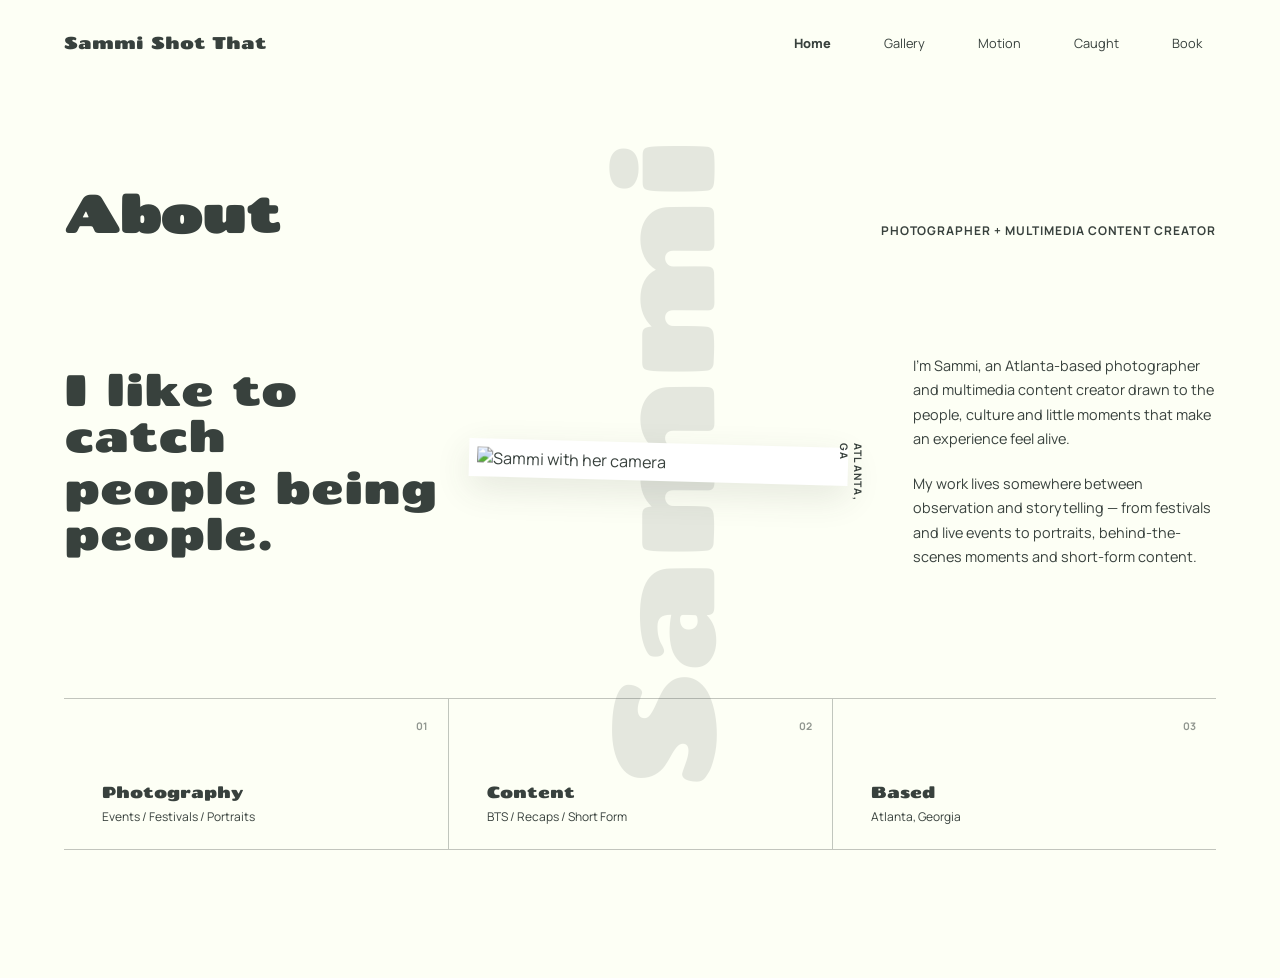
==== about.html @ 0fe34c3d "template done" ====
<!DOCTYPE html>
<html lang="en">
<head>
  <meta charset="UTF-8">
  <meta name="viewport" content="width=device-width, initial-scale=1.0">

  <title>About | Sammi Shot That</title>

  <meta
    name="description"
    content="Meet Sammi, an Atlanta-based photographer and multimedia content creator capturing people, culture, events and everything happening in between."
  >

  <link rel="preconnect" href="https://fonts.googleapis.com">
  <link rel="preconnect" href="https://fonts.gstatic.com" crossorigin>

  <link
    href="https://fonts.googleapis.com/css2?family=Chango&family=Manrope:wght@400;500;600;700;800&display=swap"
    rel="stylesheet"
  >

  <link rel="stylesheet" href="css/styles.css">
</head>

<body>

    <header class="site-header">

        <a href="index.html" class="logo">
          Sammi Shot That
        </a>
    
        <nav class="main-nav" aria-label="Main navigation">
          <a href="index.html" class="nav-link active">Home</a>
          <a href="gallery.html" class="nav-link">Gallery</a>
          <a href="motion.html" class="nav-link">Motion</a>
          <a href="caught.html" class="nav-link">Caught</a>
          <a href="book.html" class="nav-link">Book</a>
        </nav>
    
        <button
        type="button"
          class="menu-toggle"
          aria-label="Open navigation"
          aria-expanded="false"
        >
          Menu
        </button>
    
      </header>


  <main class="about-page">

    <section class="about-hero">

      <div class="about-heading">
        <h1>About</h1>

        <p class="about-kicker">
          Photographer + Multimedia Content Creator
        </p>
      </div>


      <div class="about-composition">

        <!-- Large editorial statement -->
        <div class="about-statement">
          <p>I like to catch</p>

          <p class="statement-emphasis">
            people being people.
          </p>
        </div>


        <!-- Image area -->
        <div class="about-image-wrap">

          <span class="sammi-type" aria-hidden="true">
            Sammi
          </span>

          <div class="about-photo">
            <img
              src="images/sammi-about.jpg"
              alt="Sammi with her camera"
            >
          </div>

          <span class="photo-note">
            ATLANTA, GA
          </span>

        </div>


        <!-- Bio -->
        <div class="about-copy">

          <p>
            I'm Sammi, an Atlanta-based photographer and multimedia
            content creator drawn to the people, culture and little
            moments that make an experience feel alive.
          </p>

          <p>
            My work lives somewhere between observation and
            storytelling — from festivals and live events to
            portraits, behind-the-scenes moments and short-form
            content.
          </p>

        </div>

      </div>

    </section>


    <!-- Capabilities / editorial footer -->

    <section class="about-details">

      <div class="detail-block">
        <span class="detail-number">01</span>
        <p class="detail-label">Photography</p>
        <p>Events / Festivals / Portraits</p>
      </div>

      <div class="detail-block">
        <span class="detail-number">02</span>
        <p class="detail-label">Content</p>
        <p>BTS / Recaps / Short Form</p>
      </div>

      <div class="detail-block">
        <span class="detail-number">03</span>
        <p class="detail-label">Based</p>
        <p>Atlanta, Georgia</p>
      </div>

    </section>

  </main>


  <script src="js/main.js"></script>

</body>
</html>
---- css/styles.css ----
/* ------------------------------
   BASE
------------------------------ */

:root {
    --background: #FDFFF5;
    --ink: #38413D;
    --white: #FFFFFF;
  
    --display: "Chango", sans-serif;
    --body: "Manrope", sans-serif;
  
    --page-padding: clamp(1.5rem, 5vw, 4.5rem);
  }
  
  * {
    box-sizing: border-box;
  }
  
  html {
    scroll-behavior: smooth;
  }
  
  body {
    margin: 0;
    background: var(--background);
    color: var(--ink);
    font-family: var(--body);
  }
  
  img {
    display: block;
    max-width: 100%;
  }
  
  
  /* ------------------------------
     HEADER
  ------------------------------ */
  
  .site-header {
    width: 100%;
    padding: 1.5rem var(--page-padding);
  
    display: flex;
    align-items: center;
    justify-content: space-between;
  
    gap: 2rem;
  }
  
  .logo {
    color: var(--ink);
    font-family: var(--display);
    font-size: clamp(.85rem, 1.3vw, 1.05rem);
    text-decoration: none;
    white-space: nowrap;
  }
  
  .main-nav {
    display: flex;
    align-items: center;
    gap: clamp(.5rem, 2vw, 1.5rem);
  }
  
  .nav-link {
    padding: .6rem .9rem;
  
    color: var(--ink);
    font-size: .8rem;
    font-weight: 400;
    text-decoration: none;
  
    border-radius: .35rem;
  
    transition:
      transform 180ms ease,
      box-shadow 180ms ease,
      background 180ms ease;
  }
  
  .nav-link:hover {
    background: var(--white);
  
    transform: translateY(-3px);
  
    box-shadow:
      0 5px 0 rgba(56, 65, 61, .14);
  }
  
  .nav-link.active {
    font-weight: 800;
  }
  
  .menu-toggle {
    display: none;
  }
  
/* ==============================================
   HOME — HERO
============================================== */

.home-hero {
  position: relative;

  min-height: calc(100vh - 80px);

  display: grid;

  grid-template-columns:
    minmax(0, .95fr)
    minmax(400px, 1.05fr);

  align-items: center;

  gap: clamp(2rem, 5vw, 6rem);

  padding:
    clamp(3rem, 6vw, 6rem)
    var(--page-padding)
    clamp(5rem, 8vw, 7rem);
}


/* HERO COPY */

.hero-copy {
  position: relative;
  z-index: 5;
}

.hero-copy h1 {
  margin: 0;

  font-family: var(--display);

  font-size:
    clamp(3.5rem, 6.5vw, 7.5rem);

  line-height: .93;

  letter-spacing: -.025em;
}

.hero-identity {
  width: min(100%, 420px);

  margin-top: clamp(2rem, 5vw, 4rem);
}

.hero-identity p {
  margin: 0 0 1.25rem;

  font-size:
    clamp(.8rem, 1vw, .95rem);

  line-height: 1.6;
}


/* SHARED TEXT LINK */

.text-link {
  display: inline-flex;

  align-items: center;

  gap: .5rem;

  padding-bottom: .2rem;

  border-bottom:
    1px solid var(--ink);

  color: var(--ink);

  font-size: .72rem;
  font-weight: 800;

  text-transform: uppercase;
  letter-spacing: .05em;

  text-decoration: none;

  transition:
    gap 180ms ease,
    opacity 180ms ease;
}

.text-link:hover {
  gap: .85rem;

  opacity: .7;
}


/* ==============================================
   HERO PHOTO PILE
============================================== */

.hero-photos {
  position: relative;

  width: 100%;
  height: min(68vw, 680px);

  max-height: 680px;
}


/* PHOTO MAT */

.hero-photo {
  position: absolute;

  margin: 0;

  padding: clamp(.4rem, .7vw, .65rem);

  background: #fff;

  box-shadow:
    0 15px 40px rgba(56, 65, 61, .15);

  opacity: 0;

  will-change:
    transform,
    opacity;
}

.hero-photo img {
  display: block;

  width: 100%;
  height: auto;
}


/* PHOTO 1 */

.hero-photo-one {
  width: 54%;

  top: 2%;
  left: 2%;

  z-index: 2;

  transform:
    translateY(40px)
    rotate(-5deg);
}


/* PHOTO 2 */

.hero-photo-two {
  width: 58%;

  top: 17%;
  right: 0;

  z-index: 3;

  transform:
    translateY(45px)
    rotate(4deg);
}


/* PHOTO 3 */

.hero-photo-three {
  width: 48%;

  left: 19%;
  bottom: 0;

  z-index: 4;

  transform:
    translateY(50px)
    rotate(-2deg);
}


/* LOADED POSITIONS */

body.loaded .hero-photo-one {
  opacity: 1;

  transform:
    translateY(0)
    rotate(-5deg);

  transition:
    opacity 550ms ease 150ms,
    transform 700ms cubic-bezier(.2, .8, .2, 1) 150ms;
}

body.loaded .hero-photo-two {
  opacity: 1;

  transform:
    translateY(0)
    rotate(4deg);

  transition:
    opacity 550ms ease 300ms,
    transform 700ms cubic-bezier(.2, .8, .2, 1) 300ms;
}

body.loaded .hero-photo-three {
  opacity: 1;

  transform:
    translateY(0)
    rotate(-2deg);

  transition:
    opacity 550ms ease 450ms,
    transform 700ms cubic-bezier(.2, .8, .2, 1) 450ms;
}


/* SCROLL NOTE */

.scroll-note {
  position: absolute;

  right: var(--page-padding);
  bottom: 1.5rem;

  font-size: .62rem;
  font-weight: 700;

  text-transform: uppercase;
  letter-spacing: .08em;

  opacity: .55;
}


/* ==============================================
   HOME ABOUT
============================================== */

.home-about {
  padding:
    clamp(7rem, 13vw, 12rem)
    var(--page-padding);
}


/* BIG STATEMENT */

.home-about-statement {
  position: relative;

  z-index: 3;

  margin-bottom:
    clamp(4rem, 8vw, 8rem);

  font-family: var(--display);

  font-size:
    clamp(2.8rem, 6vw, 7rem);

  line-height: .95;
}

.home-about-statement p {
  margin: 0;
}

.home-about-statement p:nth-child(2) {
  margin-left:
    clamp(0rem, 8vw, 9rem);
}


/* ABOUT CONTENT */

.home-about-content {
  display: grid;

  grid-template-columns:
    minmax(300px, .9fr)
    minmax(280px, .7fr);

  justify-content: center;
  align-items: center;

  gap: clamp(4rem, 10vw, 10rem);

  width: min(100%, 1050px);

  margin: 0 auto;
}


/* IMAGE */

.home-about-image {
  position: relative;
}

.home-about-photo {
  position: relative;
  z-index: 2;

  width: 80%;

  margin: 0 auto;

  padding: .5rem;

  background: #fff;

  transform: rotate(2deg);

  box-shadow:
    0 12px 35px rgba(56, 65, 61, .12);
}

.home-about-photo img {
  display: block;

  width: 100%;
  height: auto;
}


/* SAMMI BACKGROUND TYPE */

.home-sammi-type {
  position: absolute;

  z-index: 1;

  top: 50%;
  left: 50%;

  transform:
    translate(-50%, -50%)
    rotate(-90deg);

  font-family: var(--display);

  font-size:
    clamp(6rem, 13vw, 12rem);

  line-height: 1;

  white-space: nowrap;

  opacity: .1;

  pointer-events: none;
}


/* LOCATION NOTE */

.home-photo-note {
  position: absolute;

  z-index: 3;

  right: 2%;
  bottom: -1rem;

  font-size: .62rem;
  font-weight: 800;

  letter-spacing: .12em;

  writing-mode: vertical-rl;
}


/* ABOUT COPY */

.home-about-copy {
  font-size:
    clamp(.9rem, 1.15vw, 1.05rem);

  line-height: 1.75;
}

.home-about-copy p {
  margin: 0 0 1.5rem;
}

.home-about-copy p:last-child {
  margin-bottom: 0;
}


/* ==============================================
   HOME DETAILS
============================================== */

.home-details {
  display: grid;

  grid-template-columns:
    repeat(3, 1fr);

  margin-top:
    clamp(6rem, 12vw, 10rem);

  border-top:
    1px solid rgba(56, 65, 61, .3);

  border-bottom:
    1px solid rgba(56, 65, 61, .3);
}

.home-detail {
  position: relative;

  min-height: 160px;

  display: flex;

  flex-direction: column;
  justify-content: space-between;

  padding:
    1.25rem
    clamp(1rem, 3vw, 2.5rem)
    1.75rem;
}

.home-detail + .home-detail {
  border-left:
    1px solid rgba(56, 65, 61, .3);
}

.home-detail > span {
  align-self: flex-end;

  font-size: .62rem;
  font-weight: 700;

  opacity: .5;
}

.home-detail h2 {
  margin: 0 0 .4rem;

  font-family: var(--display);

  font-size: 1rem;
}

.home-detail p {
  margin: 0;

  font-size: .72rem;
}


/* ==============================================
   SELECTED WORK
============================================== */

.selected-work {
  padding:
    clamp(4rem, 8vw, 7rem)
    var(--page-padding)
    clamp(8rem, 13vw, 12rem);
}

.selected-heading {
  display: flex;

  justify-content: space-between;
  align-items: flex-end;

  gap: 2rem;

  margin-bottom:
    clamp(3rem, 6vw, 5rem);
}

.selected-heading h2 {
  margin: 0;

  font-family: var(--display);

  font-size:
    clamp(2.5rem, 5vw, 5.5rem);

  line-height: .95;
}


/* SELECTED IMAGES */

.selected-grid {
  display: grid;

  grid-template-columns:
    1.1fr .8fr 1fr;

  align-items: center;

  gap: clamp(1rem, 2vw, 2rem);
}

.selected-image {
  margin: 0;

  padding: .4rem;

  background: #fff;

  box-shadow:
    0 5px 18px rgba(56, 65, 61, .08);
}

.selected-image img {
  display: block;

  width: 100%;
  height: auto;
}

.selected-one {
  transform: rotate(-1deg);
}

.selected-two {
  transform: translateY(3rem) rotate(1.5deg);
}

.selected-three {
  transform: rotate(-1.5deg);
}


/* ==============================================
   FOOTER
============================================== */

.site-footer {
  padding:
    clamp(4rem, 9vw, 8rem)
    var(--page-padding)
    2rem;

  background: var(--ink);
  color: var(--background);
}


/* BIG FOOTER CTA */

.footer-main {
  display: flex;

  justify-content: space-between;
  align-items: flex-end;

  gap: 3rem;

  padding-bottom:
    clamp(5rem, 10vw, 9rem);
}

.footer-main h2 {
  margin: 0;

  font-family: var(--display);

  font-size:
    clamp(3rem, 7vw, 8rem);

  line-height: .92;
}

.footer-book {
  display: inline-flex;

  align-items: center;

  gap: .7rem;

  flex-shrink: 0;

  padding:
    .9rem
    1.2rem;

  border:
    1px solid var(--background);

  color: var(--background);

  font-size: .72rem;
  font-weight: 800;

  text-transform: uppercase;
  letter-spacing: .06em;

  text-decoration: none;

  transition:
    background 180ms ease,
    color 180ms ease,
    transform 180ms ease;
}

.footer-book:hover {
  background: var(--background);
  color: var(--ink);

  transform: translateY(-3px);
}


/* FOOTER BOTTOM */

.footer-bottom {
  display: grid;

  grid-template-columns:
    1fr auto 1fr;

  align-items: end;

  gap: 2rem;

  padding-top: 1.5rem;

  border-top:
    1px solid rgba(253, 255, 245, .35);
}

.footer-bottom p {
  margin: .25rem 0;

  font-size: .7rem;
}

.footer-logo {
  font-family: var(--display);

  font-size: .85rem !important;
}

.footer-links {
  display: flex;

  gap: 1.5rem;
}

.footer-links a {
  color: var(--background);

  font-size: .7rem;
  font-weight: 700;

  text-decoration: none;
}

.footer-links a:hover {
  text-decoration: underline;
}

.footer-copyright {
  text-align: right;
}


/* ==============================================
   HOME TABLET
============================================== */

@media (max-width: 900px) {

  .home-hero {
    grid-template-columns:
      minmax(0, .9fr)
      minmax(320px, 1fr);
  }

  .hero-copy h1 {
    font-size:
      clamp(3.2rem, 7vw, 5.5rem);
  }

  .home-about-content {
    gap: 4rem;
  }

  .footer-main {
    align-items: flex-start;

    flex-direction: column;
  }

}


/* ==============================================
   HOME MOBILE
============================================== */

@media (max-width: 650px) {

  /* HERO */

  .home-hero {
    min-height: auto;

    display: flex;
    flex-direction: column;

    align-items: stretch;

    gap: 3rem;

    padding-top: 4rem;
  }

  .hero-copy h1 {
    font-size:
      clamp(3.1rem, 15vw, 5rem);

    line-height: .94;
  }

  .hero-identity {
    margin-top: 2rem;
  }


  /* Mobile photo composition */

  .hero-photos {
    width: 100%;
    height: 115vw;

    max-height: 550px;
  }

  .hero-photo-one {
    width: 58%;

    left: 1%;
    top: 3%;
  }

  .hero-photo-two {
    width: 61%;

    right: 0;
    top: 27%;
  }

  .hero-photo-three {
    width: 52%;

    left: 12%;
    bottom: 2%;
  }

  .scroll-note {
    display: none;
  }


  /* ABOUT */

  .home-about {
    padding-top: 7rem;
    padding-bottom: 7rem;
  }

  .home-about-statement {
    font-size:
      clamp(2.5rem, 12vw, 4rem);

    margin-bottom: 5rem;
  }

  .home-about-statement p:nth-child(2) {
    margin-left: 0;
  }

  .home-about-content {
    display: flex;

    flex-direction: column;

    gap: 4rem;
  }

  .home-about-image {
    width: 90%;
  }

  .home-about-photo {
    width: 80%;
  }

  .home-sammi-type {
    font-size:
      clamp(6rem, 30vw, 9rem);
  }


  /* DETAILS */

  .home-details {
    grid-template-columns: 1fr;

    margin-top: 6rem;
  }

  .home-detail {
    min-height: 120px;
  }

  .home-detail + .home-detail {
    border-left: 0;

    border-top:
      1px solid rgba(56, 65, 61, .3);
  }


  /* SELECTED WORK */

  .selected-heading {
    align-items: flex-start;

    flex-direction: column;
  }

  .selected-grid {
    display: flex;

    flex-direction: column;

    gap: 2rem;
  }

  .selected-image {
    width: 92%;
  }

  .selected-two {
    align-self: flex-end;

    transform: rotate(1.5deg);
  }

  .selected-three {
    width: 85%;

    transform: rotate(-1.5deg);
  }


  /* FOOTER */

  .footer-main {
    padding-bottom: 5rem;
  }

  .footer-main h2 {
    font-size:
      clamp(2.8rem, 13vw, 4.5rem);
  }

  .footer-bottom {
    grid-template-columns: 1fr;

    gap: 2rem;
  }

  .footer-links {
    flex-direction: column;

    gap: .75rem;
  }

  .footer-copyright {
    text-align: left;
  }

}



  
  /* ------------------------------
     INTRO
  ------------------------------ */
  
  .gallery-intro {
    padding:
      clamp(4rem, 9vw, 8rem)
      var(--page-padding)
      clamp(4rem, 8vw, 7rem);
  }
  
  .gallery-intro h1 {
    margin: 0 0 2rem;
  
    font-family: var(--display);
    font-size: clamp(2rem, 4vw, 3.5rem);
    line-height: 1;
  }
  
  .gallery-intro p {
    width: min(100%, 600px);
  
    margin: 0;
  
    font-size: clamp(.9rem, 1.2vw, 1.05rem);
    line-height: 1.6;
  }
  
  
  /* ------------------------------
     MASONRY GALLERY
  ------------------------------ */
  
  .gallery {
    padding:
      0
      var(--page-padding)
      clamp(5rem, 10vw, 10rem);
  
    columns: 3;
    column-gap: 1rem;
  }
  
  .gallery-item {
    width: 100%;
  
    display: inline-block;
  
    margin: 0 0 1rem;
    padding: .45rem;
  
    border: 0;
    background: var(--white);
  
    break-inside: avoid;
  
    cursor: none;
  
    box-shadow:
      0 1px 3px rgba(56, 65, 61, .08);
  
    transition:
      transform 200ms ease,
      box-shadow 200ms ease;
  
    appearance: none;
  }
  
  .gallery-item img {
    width: 100%;
    height: auto;
  
    /* Critical:
       image keeps its natural aspect ratio */
    object-fit: contain;
  }
  
  .gallery-item:hover {
    transform: translateY(-4px);
  
    box-shadow:
      0 10px 25px rgba(56, 65, 61, .12);
  }
  
  
  /* ------------------------------
     CUSTOM IMAGE CURSOR
  ------------------------------ */
  
  .image-cursor {
    position: fixed;
  
    left: 0;
    top: 0;
  
    z-index: 50;
  
    padding: .5rem .75rem;
  
    background: var(--ink);
    color: var(--background);
  
    font-family: var(--body);
    font-size: .7rem;
    font-weight: 700;
    text-transform: uppercase;
    letter-spacing: .04em;
  
    pointer-events: none;
  
    opacity: 0;
  
    transform: translate(-50%, -50%);
  
    transition: opacity 120ms ease;
  }
  
  .image-cursor.visible {
    opacity: 1;
  }
  
  
  /* ------------------------------
     LIGHTBOX
  ------------------------------ */
  
  .lightbox {
    position: fixed;
    inset: 0;
  
    z-index: 100;
  
    display: none;
    align-items: center;
    justify-content: center;
  
    padding: 2rem;
  
    background: rgba(20, 23, 21, .94);
  }
  
  .lightbox.open {
    display: flex;
  }
  
  .lightbox-content {
    max-width: min(85vw, 1400px);
    max-height: 88vh;
  
    display: flex;
    flex-direction: column;
    align-items: center;
  
    gap: 1rem;
  }
  
  .lightbox-image {
    max-width: 100%;
    max-height: 80vh;
  
    width: auto;
    height: auto;
  
    object-fit: contain;
  }
  
  .lightbox-counter {
    color: var(--background);
  
    font-size: .75rem;
    font-weight: 600;
    letter-spacing: .08em;
  }
  
  .lightbox-close {
    position: absolute;
    top: 1.5rem;
    right: 2rem;
  
    border: 0;
    background: transparent;
  
    color: var(--background);
  
    font-family: var(--body);
    font-size: 2rem;
  
    cursor: pointer;
  }
  
  .lightbox-arrow {
    position: absolute;
    top: 50%;
  
    border: 0;
    background: transparent;
  
    color: var(--background);
  
    font-size: 2rem;
  
    cursor: pointer;
  
    transform: translateY(-50%);
  }
  
  .lightbox-prev {
    left: 2rem;
  }
  
  .lightbox-next {
    right: 2rem;
  }
  
  
  /* ------------------------------
     TABLET
  ------------------------------ */
  
  @media (max-width: 900px) {
  
    .gallery {
      columns: 2;
    }
  
  }
  
  
  /* ------------------------------
     MOBILE
  ------------------------------ */
  
  @media (max-width: 650px) {
  
    .site-header {
      padding-top: 1.25rem;
    }
  
    .main-nav {
      position: absolute;
  
      top: 4.5rem;
      left: var(--page-padding);
      right: var(--page-padding);
  
      z-index: 20;
  
      display: none;
      flex-direction: column;
      align-items: stretch;
  
      padding: .75rem;
  
      background: var(--background);
  
      box-shadow:
        0 10px 30px rgba(56, 65, 61, .12);
    }
  
    .main-nav.open {
      display: flex;
    }
  
    .nav-link {
      padding: .8rem;
    }
  
    .menu-toggle {
      display: block;
  
      padding: .5rem;
  
      border: 0;
      background: transparent;
  
      color: var(--ink);
  
      font-family: var(--body);
      font-weight: 700;
  
      cursor: pointer;
    }
  
    .gallery-intro {
      padding-top: 4rem;
      padding-bottom: 4rem;
    }
  
    .gallery {
      columns: 1;
      column-gap: 0;
    }
  
    .gallery-item {
      cursor: pointer;
    }
  
    .image-cursor {
      display: none;
    }
  
    .lightbox {
      padding: 1rem;
    }
  
    .lightbox-arrow {
      display: none;
    }
  
  }
  
  
  /* ------------------------------
     REDUCED MOTION
  ------------------------------ */
  
  @media (prefers-reduced-motion: reduce) {
  
    *,
    *::before,
    *::after {
      scroll-behavior: auto !important;
      transition: none !important;
    }
  
  }

  /* ------------------------------
   MOTION INTRO
------------------------------ */

.motion-intro {
  padding:
    clamp(4rem, 9vw, 8rem)
    var(--page-padding)
    clamp(4rem, 8vw, 7rem);
}

.motion-intro h1 {
  margin: 0 0 2rem;

  font-family: var(--display);
  font-size: clamp(2rem, 4vw, 3.5rem);
  line-height: 1;
}

.motion-intro p {
  width: min(100%, 600px);

  margin: 0;

  font-size: clamp(.9rem, 1.2vw, 1.05rem);
  line-height: 1.6;
}


/* ------------------------------
   MOTION GRID
------------------------------ */

.motion-grid {
  padding:
    0
    var(--page-padding)
    clamp(6rem, 12vw, 12rem);

  display: grid;

  grid-template-columns:
    repeat(2, minmax(0, 1fr));

  gap:
    clamp(4rem, 7vw, 7rem)
    clamp(1.5rem, 4vw, 3rem);

  align-items: start;
}


/* Third project sits beneath first column */

.motion-project:nth-child(3) {
  grid-column: 1;
}


/* ------------------------------
   VIDEO COVER
------------------------------ */

.video-cover {
  width: 100%;

  display: block;

  margin: 0;
  padding: .45rem;

  border: 0;

  background: var(--white);

  cursor: none;

  box-shadow:
    0 1px 3px rgba(56, 65, 61, .08);

  transition:
    transform 200ms ease,
    box-shadow 200ms ease;

  appearance: none;
}

.video-cover img {
  width: 100%;
  height: auto;

  display: block;

  object-fit: contain;
}

.video-cover:hover {
  transform: translateY(-4px);

  box-shadow:
    0 10px 25px rgba(56, 65, 61, .12);
}


/* ------------------------------
   VIDEO METADATA
------------------------------ */

.project-meta {
  display: flex;

  justify-content: space-between;
  align-items: flex-start;

  gap: 1rem;

  padding-top: .9rem;
}

.project-meta h2 {
  margin: 0 0 .25rem;

  font-family: var(--body);
  font-size: .9rem;
  font-weight: 700;
}

.project-meta p {
  margin: 0;

  font-size: .72rem;
  line-height: 1.4;

  opacity: .7;
}

.project-year {
  white-space: nowrap;
}


/* ------------------------------
   PLAY CURSOR
------------------------------ */

.video-cursor {
  position: fixed;

  left: 0;
  top: 0;

  z-index: 50;

  padding: .5rem .75rem;

  background: var(--ink);
  color: var(--background);

  font-family: var(--body);
  font-size: .7rem;
  font-weight: 700;

  text-transform: uppercase;
  letter-spacing: .04em;

  pointer-events: none;

  opacity: 0;

  transform: translate(-50%, -50%);

  transition: opacity 120ms ease;
}

.video-cursor.visible {
  opacity: 1;
}


/* ------------------------------
   VIDEO LIGHTBOX
------------------------------ */

.video-lightbox {
  position: fixed;
  inset: 0;

  z-index: 100;

  display: none;

  align-items: center;
  justify-content: center;

  padding: clamp(1rem, 4vw, 3rem);

  background: rgba(20, 23, 21, .96);
}

.video-lightbox.open {
  display: flex;
}

.video-lightbox-content {
  width: min(90vw, 1100px);

  display: flex;
  align-items: center;
  justify-content: center;
}

.lightbox-video {
  display: block;

  max-width: 100%;
  max-height: 85vh;

  width: auto;
  height: auto;

  background: #000;
}

.video-close {
  position: absolute;

  top: 1.5rem;
  right: 2rem;

  z-index: 2;

  padding: 0;

  border: 0;
  background: transparent;

  color: var(--background);

  font-family: var(--body);
  font-size: 2rem;

  cursor: pointer;
}


/* ------------------------------
   MOTION MOBILE
------------------------------ */

@media (max-width: 650px) {

  .motion-intro {
    padding-top: 4rem;
    padding-bottom: 4rem;
  }

  .motion-grid {
    grid-template-columns: 1fr;

    gap: 4rem;
  }

  .motion-project:nth-child(3) {
    grid-column: auto;
  }

  .video-cover {
    cursor: pointer;
  }

  .video-cursor {
    display: none;
  }

}

/* ------------------------------
   ABOUT
------------------------------ */

.about-page {
  overflow: hidden;
}

.about-hero {
  padding:
    clamp(4rem, 8vw, 7rem)
    var(--page-padding)
    clamp(5rem, 10vw, 9rem);
}


/* ------------------------------
   ABOUT HEADING
------------------------------ */

.about-heading {
  display: flex;
  justify-content: space-between;
  align-items: flex-end;

  gap: 2rem;

  margin-bottom: clamp(4rem, 9vw, 8rem);
}

.about-heading h1 {
  margin: 0;

  font-family: var(--display);
  font-size: clamp(2rem, 4vw, 3.5rem);
  line-height: 1;
}

.about-kicker {
  margin: 0;

  font-size: .75rem;
  font-weight: 700;

  text-transform: uppercase;
  letter-spacing: .08em;

  text-align: right;
}


/* ------------------------------
   EDITORIAL COMPOSITION
------------------------------ */

.about-composition {
  display: grid;

  grid-template-columns:
    minmax(0, .9fr)
    minmax(280px, 1fr)
    minmax(0, .8fr);

  align-items: center;

  gap: clamp(2rem, 5vw, 6rem);
}


/* ------------------------------
   STATEMENT
------------------------------ */

.about-statement {
  position: relative;
  z-index: 3;

  font-family: var(--display);

  font-size:
    clamp(1.8rem, 3.4vw, 4.5rem);

  line-height: 1.05;
}

.about-statement p {
  margin: 0;
}

.statement-emphasis {
  width: 130%;

  margin-top: .15em !important;
}


/* ------------------------------
   ABOUT IMAGE
------------------------------ */

.about-image-wrap {
  position: relative;
}

.about-photo {
  position: relative;
  z-index: 2;

  padding: .5rem;

  background: #fff;

  transform: rotate(1.5deg);

  box-shadow:
    0 12px 35px rgba(56, 65, 61, .12);
}

.about-photo img {
  display: block;

  width: 100%;
  height: auto;

  object-fit: contain;
}


/* Giant SAMMI behind photograph */

.sammi-type {
  position: absolute;

  z-index: 1;

  top: 50%;
  left: 50%;

  transform:
    translate(-50%, -50%)
    rotate(-90deg);

  font-family: var(--display);

  font-size:
    clamp(5rem, 11vw, 11rem);

  line-height: 1;

  color: var(--ink);

  opacity: .12;

  white-space: nowrap;

  pointer-events: none;
}


/* Tiny photo annotation */

.photo-note {
  position: absolute;

  z-index: 4;

  right: -1rem;
  bottom: -1.6rem;

  font-family: var(--body);

  font-size: .65rem;
  font-weight: 700;

  letter-spacing: .12em;

  writing-mode: vertical-rl;

  text-transform: uppercase;
}


/* ------------------------------
   ABOUT COPY
------------------------------ */

.about-copy {
  align-self: end;

  max-width: 420px;

  font-size:
    clamp(.9rem, 1.1vw, 1.05rem);

  line-height: 1.7;
}

.about-copy p {
  margin: 0 0 1.25rem;
}

.about-copy p:last-child {
  margin-bottom: 0;
}


/* ------------------------------
   ABOUT DETAILS
------------------------------ */

.about-details {
  display: grid;

  grid-template-columns:
    repeat(3, 1fr);

  margin:
    0
    var(--page-padding)
    clamp(5rem, 10vw, 9rem);

  border-top:
    1px solid rgba(56, 65, 61, .3);

  border-bottom:
    1px solid rgba(56, 65, 61, .3);
}

.detail-block {
  position: relative;

  min-height: 150px;

  padding:
    1.5rem
    clamp(1rem, 3vw, 2.5rem);

  display: flex;
  flex-direction: column;
  justify-content: flex-end;
}

.detail-block + .detail-block {
  border-left:
    1px solid rgba(56, 65, 61, .3);
}

.detail-number {
  position: absolute;

  top: 1.25rem;
  right: 1.25rem;

  font-size: .65rem;
  font-weight: 700;

  opacity: .55;
}

.detail-block p {
  margin: 0;

  font-size: .75rem;
}

.detail-label {
  margin-bottom: .4rem !important;

  font-family: var(--display);

  font-size: 1rem !important;
}


/* ------------------------------
   ABOUT TABLET
------------------------------ */

@media (max-width: 950px) {

  .about-composition {
    grid-template-columns:
      minmax(0, .8fr)
      minmax(260px, 1fr);
  }

  .about-copy {
    grid-column: 1 / -1;

    max-width: 600px;

    margin-top: 2rem;
  }

  .statement-emphasis {
    width: 110%;
  }

}


/* ------------------------------
   ABOUT MOBILE
------------------------------ */

@media (max-width: 650px) {

  .about-hero {
    padding-top: 4rem;
  }

  .about-heading {
    display: block;

    margin-bottom: 4rem;
  }

  .about-kicker {
    margin-top: 1.25rem;

    text-align: left;
  }

  .about-composition {
    display: flex;
    flex-direction: column;

    align-items: stretch;

    gap: 3rem;
  }

  .about-statement {
    width: 90%;

    font-size:
      clamp(2rem, 10vw, 3.5rem);
  }

  .statement-emphasis {
    width: 100%;
  }

  .about-image-wrap {
    width: 82%;

    align-self: center;

    margin:
      1rem
      0
      2rem;
  }

  .sammi-type {
    font-size:
      clamp(5rem, 28vw, 8rem);

    opacity: .1;
  }

  .photo-note {
    right: -1.25rem;
  }

  .about-copy {
    max-width: none;

    margin: 0;
  }


  /* Details become stacked */

  .about-details {
    grid-template-columns: 1fr;
  }

  .detail-block {
    min-height: 120px;
  }

  .detail-block + .detail-block {
    border-left: 0;

    border-top:
      1px solid rgba(56, 65, 61, .3);
  }

}
/* ------------------------------
   CAUGHT INTRO
------------------------------ */

.caught-intro {
  padding:
    clamp(4rem, 9vw, 8rem)
    var(--page-padding)
    clamp(4rem, 8vw, 7rem);
}

.caught-intro h1 {
  margin: 0 0 2rem;

  font-family: var(--display);
  font-size: clamp(2rem, 4vw, 3.5rem);
  line-height: 1;
}

.caught-intro p {
  width: min(100%, 600px);

  margin: 0;

  font-size: clamp(.9rem, 1.2vw, 1.05rem);
  line-height: 1.6;
}


/* ------------------------------
   EVENT GRID
------------------------------ */

.event-grid {
  display: grid;

  grid-template-columns:
    repeat(2, minmax(0, 1fr));

  gap:
    clamp(3rem, 6vw, 6rem)
    clamp(1.25rem, 3vw, 2.5rem);

  padding:
    0
    var(--page-padding)
    clamp(6rem, 12vw, 10rem);
}


/* ------------------------------
   EVENT CARD
------------------------------ */

.event-card {
  color: var(--ink);
  text-decoration: none;
}

.event-cover {
  position: relative;

  padding: .45rem;

  overflow: hidden;

  background: var(--white);

  box-shadow:
    0 1px 3px rgba(56, 65, 61, .08);

  transition:
    transform 200ms ease,
    box-shadow 200ms ease;
}

.event-cover img {
  display: block;

  width: 100%;
  height: auto;

  transition:
    transform 350ms ease;
}


/* VIEW GALLERY LABEL */

.event-view {
  position: absolute;

  right: 1rem;
  bottom: 1rem;

  padding: .55rem .8rem;

  background: var(--ink);
  color: var(--background);

  font-size: .65rem;
  font-weight: 700;

  text-transform: uppercase;
  letter-spacing: .05em;

  opacity: 0;

  transform: translateY(6px);

  transition:
    opacity 180ms ease,
    transform 180ms ease;
}


/* CARD HOVER */

.event-card:hover .event-cover {
  transform: translateY(-4px);

  box-shadow:
    0 10px 25px rgba(56, 65, 61, .12);
}

.event-card:hover .event-cover img {
  transform: scale(1.015);
}

.event-card:hover .event-view {
  opacity: 1;

  transform: translateY(0);
}


/* ------------------------------
   EVENT META
------------------------------ */

.event-meta {
  display: flex;

  justify-content: space-between;
  align-items: flex-start;

  gap: 1rem;

  padding-top: .9rem;
}

.event-meta h2 {
  margin: 0 0 .25rem;

  font-family: var(--body);

  font-size: .9rem;
  font-weight: 700;
}

.event-meta p {
  margin: 0;

  font-size: .72rem;

  opacity: .7;
}

.event-year {
  white-space: nowrap;
}


/* ------------------------------
   CAUGHT MOBILE
------------------------------ */

@media (max-width: 650px) {

  .caught-intro {
    padding-top: 4rem;
    padding-bottom: 4rem;
  }

  .event-grid {
    grid-template-columns: 1fr;

    gap: 3.5rem;
  }

  /*
    No hover on mobile, so keep
    gallery CTA visible.
  */

  .event-view {
    opacity: 1;

    transform: none;
  }

}

/* ------------------------------
   BOOK
------------------------------ */

.book-page {
  min-height: calc(100vh - 80px);
}

.book-layout {
  display: grid;

  grid-template-columns:
    minmax(0, .9fr)
    minmax(400px, 1fr);

  gap: clamp(4rem, 9vw, 9rem);

  padding:
    clamp(5rem, 10vw, 9rem)
    var(--page-padding)
    clamp(5rem, 10vw, 9rem);
}


/* ------------------------------
   BOOK INTRO
------------------------------ */

.book-intro {
  position: sticky;
  top: 7rem;

  align-self: start;
}

.book-eyebrow {
  margin: 0 0 2rem;

  font-size: .7rem;
  font-weight: 700;

  text-transform: uppercase;
  letter-spacing: .1em;
}

.book-intro h1 {
  margin: 0;

  font-family: var(--display);

  font-size:
    clamp(2.8rem, 6vw, 6.5rem);

  line-height: .95;
}

.book-intro h1 span {
  /*
    Keeps the funky typography,
    but gives us something to play
    with later if we add an accent.
  */

  display: inline-block;
}

.book-description {
  width: min(100%, 450px);

  margin:
    clamp(2rem, 5vw, 4rem)
    0
    2rem;

  font-size:
    clamp(.9rem, 1.2vw, 1.05rem);

  line-height: 1.7;
}


/* SERVICE TAGS */

.book-services {
  display: flex;
  flex-wrap: wrap;

  gap: .5rem;
}

.book-services span {
  padding:
    .5rem
    .75rem;

  border:
    1px solid rgba(56, 65, 61, .35);

  border-radius: 100px;

  font-size: .65rem;
  font-weight: 700;

  text-transform: uppercase;
  letter-spacing: .04em;
}


/* ------------------------------
   FORM
------------------------------ */

.inquiry-wrap {
  padding:
    clamp(1.5rem, 4vw, 3rem);

  background: #fff;

  box-shadow:
    8px 8px 0 rgba(56, 65, 61, .12);
}

.inquiry-form {
  display: flex;
  flex-direction: column;

  gap: 2rem;
}


/* TWO COLUMN FIELDS */

.form-row {
  display: grid;

  grid-template-columns:
    repeat(2, minmax(0, 1fr));

  gap: 1.5rem;
}


/* FIELD */

.form-field {
  display: flex;
  flex-direction: column;

  gap: .65rem;
}

.form-field label {
  font-size: .7rem;
  font-weight: 700;

  text-transform: uppercase;
  letter-spacing: .06em;
}


/* INPUTS */

.form-field input,
.form-field select,
.form-field textarea {
  width: 100%;

  padding:
    .9rem
    0;

  border: 0;

  border-bottom:
    1px solid rgba(56, 65, 61, .4);

  border-radius: 0;

  outline: none;

  background: transparent;

  color: var(--ink);

  font-family: var(--body);
  font-size: .9rem;

  transition:
    border-color 180ms ease,
    padding-left 180ms ease;
}

.form-field textarea {
  resize: vertical;

  min-height: 130px;
}

.form-field select {
  cursor: pointer;
}


/* FOCUS */

.form-field input:focus,
.form-field select:focus,
.form-field textarea:focus {
  border-color: var(--ink);

  padding-left: .4rem;
}

.form-field input::placeholder,
.form-field textarea::placeholder {
  color: rgba(56, 65, 61, .45);
}


/* ------------------------------
   SUBMIT
------------------------------ */

.submit-button {
  width: 100%;

  display: flex;
  justify-content: space-between;
  align-items: center;

  margin-top: 1rem;

  padding:
    1.1rem
    1.25rem;

  border:
    1px solid var(--ink);

  background: var(--ink);
  color: var(--background);

  font-family: var(--body);

  font-size: .75rem;
  font-weight: 800;

  text-transform: uppercase;
  letter-spacing: .06em;

  cursor: pointer;

  transition:
    background 180ms ease,
    color 180ms ease,
    transform 180ms ease,
    box-shadow 180ms ease;
}

.submit-button span {
  font-size: 1.1rem;

  transition:
    transform 180ms ease;
}

.submit-button:hover {
  background: var(--background);
  color: var(--ink);

  transform: translateY(-3px);

  box-shadow:
    5px 5px 0 var(--ink);
}

.submit-button:hover span {
  transform:
    translate(3px, -3px);
}


/* ------------------------------
   BOOK TABLET / MOBILE
------------------------------ */

@media (max-width: 850px) {

  .book-layout {
    grid-template-columns: 1fr;

    gap: 5rem;
  }

  .book-intro {
    position: static;
  }

}


@media (max-width: 650px) {

  .book-layout {
    padding-top: 4rem;
  }

  .book-intro h1 {
    font-size:
      clamp(2.7rem, 14vw, 4.5rem);
  }

  .form-row {
    grid-template-columns: 1fr;
  }

  .inquiry-wrap {
    padding:
      1.5rem
      1.25rem;

    box-shadow:
      5px 5px 0 rgba(56, 65, 61, .12);
  }

}
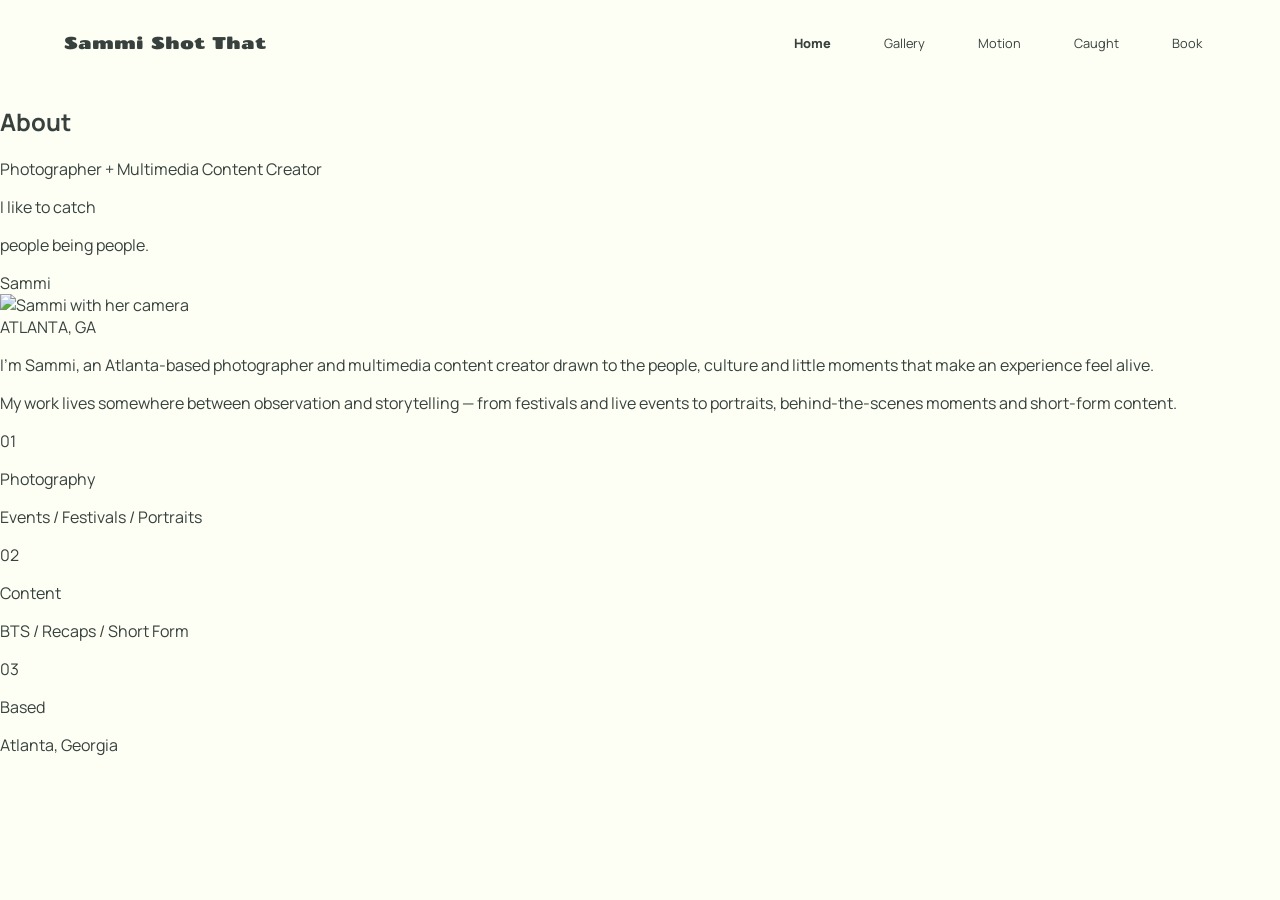
==== commit c836d80a: "add favicon" ====
--- a/about.html
+++ b/about.html
@@ -5,6 +5,7 @@
   <meta name="viewport" content="width=device-width, initial-scale=1.0">
 
   <title>About | Sammi Shot That</title>
+  <link rel="icon" href="favicon.svg" type="image/svg+xml">
 
   <meta
     name="description"
--- a/css/styles.css
+++ b/css/styles.css
@@ -1,104 +1,288 @@
+/* ==========================================================
+   SAMMI SHOT THAT
+   Global Stylesheet
+
+   Sections:
+   01. Variables + Reset
+   02. Global Components
+   03. Header + Navigation
+   04. Homepage
+   05. Gallery
+   06. Motion
+   07. Caught
+   08. Book
+   09. Footer
+   10. Lightboxes + Custom Cursors
+   11. Responsive
+   12. Accessibility / Reduced Motion
+========================================================== */
+
+
+/* ==========================================================
+   01. VARIABLES + RESET
+========================================================== */
+
+:root {
+  --background: #FDFFF5;
+  --ink: #38413D;
+  --white: #FFFFFF;
+
+  --display: "Chango", sans-serif;
+  --body: "Manrope", sans-serif;
+
+  --page-padding: clamp(1.5rem, 5vw, 4.5rem);
+
+  --line: rgba(56, 65, 61, 0.3);
+  --shadow-soft: 0 5px 18px rgba(56, 65, 61, 0.08);
+  --shadow-medium: 0 10px 25px rgba(56, 65, 61, 0.12);
+  --shadow-photo: 0 15px 40px rgba(56, 65, 61, 0.15);
+
+  --transition: 180ms ease;
+}
+
+
+*,
+*::before,
+*::after {
+  box-sizing: border-box;
+}
+
+
+html {
+  scroll-behavior: smooth;
+}
+
+
+body {
+  margin: 0;
+
+  background: var(--background);
+  color: var(--ink);
+
+  font-family: var(--body);
+}
+
+
+body.lightbox-open {
+  overflow: hidden;
+}
+
+
+img,
+video {
+  display: block;
+  max-width: 100%;
+}
+
+
+button,
+input,
+select,
+textarea {
+  font: inherit;
+}
+
+
+a {
+  color: inherit;
+}
+
+
+figure {
+  margin: 0;
+}
+
+
+/* ==========================================================
+   02. GLOBAL COMPONENTS
+========================================================== */
+
+
 /* ------------------------------
-   BASE
+   SHARED PAGE INTRO
 ------------------------------ */
 
-:root {
-    --background: #FDFFF5;
-    --ink: #38413D;
-    --white: #FFFFFF;
-  
-    --display: "Chango", sans-serif;
-    --body: "Manrope", sans-serif;
-  
-    --page-padding: clamp(1.5rem, 5vw, 4.5rem);
-  }
-  
-  * {
-    box-sizing: border-box;
-  }
-  
-  html {
-    scroll-behavior: smooth;
-  }
-  
-  body {
-    margin: 0;
-    background: var(--background);
-    color: var(--ink);
-    font-family: var(--body);
-  }
-  
-  img {
-    display: block;
-    max-width: 100%;
-  }
-  
-  
-  /* ------------------------------
-     HEADER
-  ------------------------------ */
-  
-  .site-header {
-    width: 100%;
-    padding: 1.5rem var(--page-padding);
-  
-    display: flex;
-    align-items: center;
-    justify-content: space-between;
-  
-    gap: 2rem;
-  }
-  
-  .logo {
-    color: var(--ink);
-    font-family: var(--display);
-    font-size: clamp(.85rem, 1.3vw, 1.05rem);
-    text-decoration: none;
-    white-space: nowrap;
-  }
-  
-  .main-nav {
-    display: flex;
-    align-items: center;
-    gap: clamp(.5rem, 2vw, 1.5rem);
-  }
-  
-  .nav-link {
-    padding: .6rem .9rem;
-  
-    color: var(--ink);
-    font-size: .8rem;
-    font-weight: 400;
-    text-decoration: none;
-  
-    border-radius: .35rem;
-  
-    transition:
-      transform 180ms ease,
-      box-shadow 180ms ease,
-      background 180ms ease;
-  }
-  
-  .nav-link:hover {
-    background: var(--white);
-  
-    transform: translateY(-3px);
-  
-    box-shadow:
-      0 5px 0 rgba(56, 65, 61, .14);
-  }
-  
-  .nav-link.active {
-    font-weight: 800;
-  }
-  
-  .menu-toggle {
-    display: none;
-  }
-  
-/* ==============================================
-   HOME — HERO
-============================================== */
+.gallery-intro,
+.motion-intro,
+.caught-intro {
+  padding:
+    clamp(4rem, 9vw, 8rem)
+    var(--page-padding)
+    clamp(4rem, 8vw, 7rem);
+}
+
+
+.gallery-intro h1,
+.motion-intro h1,
+.caught-intro h1 {
+  margin: 0 0 2rem;
+
+  font-family: var(--display);
+  font-size: clamp(2rem, 4vw, 3.5rem);
+  line-height: 1;
+}
+
+
+.gallery-intro p,
+.motion-intro p,
+.caught-intro p {
+  width: min(100%, 600px);
+
+  margin: 0;
+
+  font-size: clamp(0.9rem, 1.2vw, 1.05rem);
+  line-height: 1.6;
+}
+
+
+/* ------------------------------
+   TEXT LINKS
+------------------------------ */
+
+.text-link {
+  display: inline-flex;
+  align-items: center;
+  gap: 0.5rem;
+
+  padding-bottom: 0.2rem;
+
+  border-bottom: 1px solid var(--ink);
+
+  color: var(--ink);
+
+  font-size: 0.72rem;
+  font-weight: 800;
+
+  text-transform: uppercase;
+  letter-spacing: 0.05em;
+
+  text-decoration: none;
+
+  transition:
+    gap var(--transition),
+    opacity var(--transition);
+}
+
+
+.text-link:hover {
+  gap: 0.85rem;
+  opacity: 0.7;
+}
+
+
+/* ------------------------------
+   WHITE PHOTO MAT
+------------------------------ */
+
+.photo-mat {
+  padding: 0.45rem;
+
+  background: var(--white);
+
+  box-shadow: var(--shadow-soft);
+}
+
+
+/* ==========================================================
+   03. HEADER + NAVIGATION
+========================================================== */
+
+.site-header {
+  position: relative;
+  z-index: 30;
+
+  width: 100%;
+
+  display: flex;
+  align-items: center;
+  justify-content: space-between;
+
+  gap: 2rem;
+
+  padding: 1.5rem var(--page-padding);
+}
+
+
+.logo {
+  flex-shrink: 0;
+
+  color: var(--ink);
+
+  font-family: var(--display);
+  font-size: clamp(0.85rem, 1.3vw, 1.05rem);
+
+  text-decoration: none;
+  white-space: nowrap;
+}
+
+
+.main-nav {
+  display: flex;
+  align-items: center;
+
+  gap: clamp(0.5rem, 2vw, 1.5rem);
+}
+
+
+.nav-link {
+  padding: 0.6rem 0.9rem;
+
+  border-radius: 0.35rem;
+
+  color: var(--ink);
+
+  font-size: 0.8rem;
+  font-weight: 400;
+
+  text-decoration: none;
+
+  transition:
+    transform var(--transition),
+    box-shadow var(--transition),
+    background var(--transition);
+}
+
+
+.nav-link:hover {
+  background: var(--white);
+
+  transform: translateY(-3px);
+
+  box-shadow:
+    0 5px 0 rgba(56, 65, 61, 0.14);
+}
+
+
+.nav-link.active {
+  font-weight: 800;
+}
+
+
+.menu-toggle {
+  display: none;
+
+  padding: 0.5rem;
+
+  border: 0;
+
+  background: transparent;
+  color: var(--ink);
+
+  font-family: var(--body);
+  font-weight: 700;
+
+  cursor: pointer;
+}
+
+
+/* ==========================================================
+   04. HOMEPAGE
+========================================================== */
+
+
+/* ------------------------------
+   HERO
+------------------------------ */
 
 .home-hero {
   position: relative;
@@ -108,7 +292,7 @@
   display: grid;
 
   grid-template-columns:
-    minmax(0, .95fr)
+    minmax(0, 0.95fr)
     minmax(400px, 1.05fr);
 
   align-items: center;
@@ -122,25 +306,22 @@
 }
 
 
-/* HERO COPY */
-
 .hero-copy {
   position: relative;
   z-index: 5;
 }
 
+
 .hero-copy h1 {
   margin: 0;
 
   font-family: var(--display);
 
-  font-size:
-    clamp(3.5rem, 6.5vw, 7.5rem);
-
-  line-height: .93;
-
-  letter-spacing: -.025em;
-}
+  font-size: clamp(3.5rem, 6.5vw, 7.5rem);
+  line-height: 0.93;
+  letter-spacing: -0.025em;
+}
+
 
 .hero-identity {
   width: min(100%, 420px);
@@ -148,55 +329,34 @@
   margin-top: clamp(2rem, 5vw, 4rem);
 }
 
+
 .hero-identity p {
   margin: 0 0 1.25rem;
 
-  font-size:
-    clamp(.8rem, 1vw, .95rem);
-
+  font-size: clamp(0.8rem, 1vw, 0.95rem);
   line-height: 1.6;
 }
 
 
-/* SHARED TEXT LINK */
-
-.text-link {
-  display: inline-flex;
-
-  align-items: center;
-
-  gap: .5rem;
-
-  padding-bottom: .2rem;
-
-  border-bottom:
-    1px solid var(--ink);
-
-  color: var(--ink);
-
-  font-size: .72rem;
-  font-weight: 800;
+.scroll-note {
+  position: absolute;
+
+  right: var(--page-padding);
+  bottom: 1.5rem;
+
+  font-size: 0.62rem;
+  font-weight: 700;
 
   text-transform: uppercase;
-  letter-spacing: .05em;
-
-  text-decoration: none;
-
-  transition:
-    gap 180ms ease,
-    opacity 180ms ease;
-}
-
-.text-link:hover {
-  gap: .85rem;
-
-  opacity: .7;
-}
-
-
-/* ==============================================
+  letter-spacing: 0.08em;
+
+  opacity: 0.55;
+}
+
+
+/* ------------------------------
    HERO PHOTO PILE
-============================================== */
+------------------------------ */
 
 .hero-photos {
   position: relative;
@@ -208,44 +368,35 @@
 }
 
 
-/* PHOTO MAT */
-
 .hero-photo {
   position: absolute;
 
   margin: 0;
-
-  padding: clamp(.4rem, .7vw, .65rem);
-
-  background: #fff;
-
-  box-shadow:
-    0 15px 40px rgba(56, 65, 61, .15);
+  padding: clamp(0.4rem, 0.7vw, 0.65rem);
+
+  background: var(--white);
+
+  box-shadow: var(--shadow-photo);
 
   opacity: 0;
 
-  will-change:
-    transform,
-    opacity;
-}
+  will-change: transform, opacity;
+}
+
 
 .hero-photo img {
-  display: block;
-
   width: 100%;
   height: auto;
 }
 
 
-/* PHOTO 1 */
-
 .hero-photo-one {
+  z-index: 2;
+
   width: 54%;
 
   top: 2%;
   left: 2%;
-
-  z-index: 2;
 
   transform:
     translateY(40px)
@@ -253,15 +404,13 @@
 }
 
 
-/* PHOTO 2 */
-
 .hero-photo-two {
+  z-index: 3;
+
   width: 58%;
 
   top: 17%;
   right: 0;
-
-  z-index: 3;
 
   transform:
     translateY(45px)
@@ -269,15 +418,13 @@
 }
 
 
-/* PHOTO 3 */
-
 .hero-photo-three {
+  z-index: 4;
+
   width: 48%;
 
   left: 19%;
   bottom: 0;
-
-  z-index: 4;
 
   transform:
     translateY(50px)
@@ -285,8 +432,6 @@
 }
 
 
-/* LOADED POSITIONS */
-
 body.loaded .hero-photo-one {
   opacity: 1;
 
@@ -296,8 +441,9 @@
 
   transition:
     opacity 550ms ease 150ms,
-    transform 700ms cubic-bezier(.2, .8, .2, 1) 150ms;
-}
+    transform 700ms cubic-bezier(0.2, 0.8, 0.2, 1) 150ms;
+}
+
 
 body.loaded .hero-photo-two {
   opacity: 1;
@@ -308,8 +454,9 @@
 
   transition:
     opacity 550ms ease 300ms,
-    transform 700ms cubic-bezier(.2, .8, .2, 1) 300ms;
-}
+    transform 700ms cubic-bezier(0.2, 0.8, 0.2, 1) 300ms;
+}
+
 
 body.loaded .hero-photo-three {
   opacity: 1;
@@ -320,31 +467,13 @@
 
   transition:
     opacity 550ms ease 450ms,
-    transform 700ms cubic-bezier(.2, .8, .2, 1) 450ms;
-}
-
-
-/* SCROLL NOTE */
-
-.scroll-note {
-  position: absolute;
-
-  right: var(--page-padding);
-  bottom: 1.5rem;
-
-  font-size: .62rem;
-  font-weight: 700;
-
-  text-transform: uppercase;
-  letter-spacing: .08em;
-
-  opacity: .55;
-}
-
-
-/* ==============================================
+    transform 700ms cubic-bezier(0.2, 0.8, 0.2, 1) 450ms;
+}
+
+
+/* ------------------------------
    HOME ABOUT
-============================================== */
+------------------------------ */
 
 .home-about {
   padding:
@@ -353,59 +482,50 @@
 }
 
 
-/* BIG STATEMENT */
-
 .home-about-statement {
   position: relative;
-
   z-index: 3;
 
-  margin-bottom:
-    clamp(4rem, 8vw, 8rem);
+  margin-bottom: clamp(4rem, 8vw, 8rem);
 
   font-family: var(--display);
-
-  font-size:
-    clamp(2.8rem, 6vw, 7rem);
-
-  line-height: .95;
-}
+  font-size: clamp(2.8rem, 6vw, 7rem);
+  line-height: 0.95;
+}
+
 
 .home-about-statement p {
   margin: 0;
 }
 
+
 .home-about-statement p:nth-child(2) {
-  margin-left:
-    clamp(0rem, 8vw, 9rem);
-}
-
-
-/* ABOUT CONTENT */
+  margin-left: clamp(0rem, 8vw, 9rem);
+}
+
 
 .home-about-content {
+  width: min(100%, 1050px);
+
   display: grid;
 
   grid-template-columns:
-    minmax(300px, .9fr)
-    minmax(280px, .7fr);
+    minmax(300px, 0.9fr)
+    minmax(280px, 0.7fr);
 
   justify-content: center;
   align-items: center;
 
   gap: clamp(4rem, 10vw, 10rem);
 
-  width: min(100%, 1050px);
-
   margin: 0 auto;
 }
 
-
-/* IMAGE */
 
 .home-about-image {
   position: relative;
 }
+
 
 .home-about-photo {
   position: relative;
@@ -414,30 +534,25 @@
   width: 80%;
 
   margin: 0 auto;
-
-  padding: .5rem;
-
-  background: #fff;
+  padding: 0.5rem;
+
+  background: var(--white);
 
   transform: rotate(2deg);
 
   box-shadow:
-    0 12px 35px rgba(56, 65, 61, .12);
-}
+    0 12px 35px rgba(56, 65, 61, 0.12);
+}
+
 
 .home-about-photo img {
-  display: block;
-
   width: 100%;
   height: auto;
 }
 
 
-/* SAMMI BACKGROUND TYPE */
-
 .home-sammi-type {
   position: absolute;
-
   z-index: 1;
 
   top: 50%;
@@ -448,60 +563,53 @@
     rotate(-90deg);
 
   font-family: var(--display);
-
-  font-size:
-    clamp(6rem, 13vw, 12rem);
-
+  font-size: clamp(6rem, 13vw, 12rem);
   line-height: 1;
 
   white-space: nowrap;
 
-  opacity: .1;
+  opacity: 0.1;
 
   pointer-events: none;
 }
 
-
-/* LOCATION NOTE */
 
 .home-photo-note {
   position: absolute;
-
   z-index: 3;
 
   right: 2%;
   bottom: -1rem;
 
-  font-size: .62rem;
+  font-size: 0.62rem;
   font-weight: 800;
 
-  letter-spacing: .12em;
+  letter-spacing: 0.12em;
+  text-transform: uppercase;
 
   writing-mode: vertical-rl;
 }
 
 
-/* ABOUT COPY */
-
 .home-about-copy {
-  font-size:
-    clamp(.9rem, 1.15vw, 1.05rem);
-
+  font-size: clamp(0.9rem, 1.15vw, 1.05rem);
   line-height: 1.75;
 }
+
 
 .home-about-copy p {
   margin: 0 0 1.5rem;
 }
 
+
 .home-about-copy p:last-child {
   margin-bottom: 0;
 }
 
 
-/* ==============================================
+/* ------------------------------
    HOME DETAILS
-============================================== */
+------------------------------ */
 
 .home-details {
   display: grid;
@@ -509,15 +617,12 @@
   grid-template-columns:
     repeat(3, 1fr);
 
-  margin-top:
-    clamp(6rem, 12vw, 10rem);
-
-  border-top:
-    1px solid rgba(56, 65, 61, .3);
-
-  border-bottom:
-    1px solid rgba(56, 65, 61, .3);
-}
+  margin-top: clamp(6rem, 12vw, 10rem);
+
+  border-top: 1px solid var(--line);
+  border-bottom: 1px solid var(--line);
+}
+
 
 .home-detail {
   position: relative;
@@ -525,7 +630,6 @@
   min-height: 160px;
 
   display: flex;
-
   flex-direction: column;
   justify-content: space-between;
 
@@ -535,38 +639,40 @@
     1.75rem;
 }
 
+
 .home-detail + .home-detail {
-  border-left:
-    1px solid rgba(56, 65, 61, .3);
-}
+  border-left: 1px solid var(--line);
+}
+
 
 .home-detail > span {
   align-self: flex-end;
 
-  font-size: .62rem;
+  font-size: 0.62rem;
   font-weight: 700;
 
-  opacity: .5;
-}
+  opacity: 0.5;
+}
+
 
 .home-detail h2 {
-  margin: 0 0 .4rem;
+  margin: 0 0 0.4rem;
 
   font-family: var(--display);
-
   font-size: 1rem;
 }
+
 
 .home-detail p {
   margin: 0;
 
-  font-size: .72rem;
-}
-
-
-/* ==============================================
+  font-size: 0.72rem;
+}
+
+
+/* ------------------------------
    SELECTED WORK
-============================================== */
+------------------------------ */
 
 .selected-work {
   padding:
@@ -575,6 +681,7 @@
     clamp(8rem, 13vw, 12rem);
 }
 
+
 .selected-heading {
   display: flex;
 
@@ -583,69 +690,629 @@
 
   gap: 2rem;
 
-  margin-bottom:
-    clamp(3rem, 6vw, 5rem);
-}
+  margin-bottom: clamp(3rem, 6vw, 5rem);
+}
+
 
 .selected-heading h2 {
   margin: 0;
 
   font-family: var(--display);
-
-  font-size:
-    clamp(2.5rem, 5vw, 5.5rem);
-
-  line-height: .95;
-}
-
-
-/* SELECTED IMAGES */
+  font-size: clamp(2.5rem, 5vw, 5.5rem);
+  line-height: 0.95;
+}
+
 
 .selected-grid {
   display: grid;
 
   grid-template-columns:
-    1.1fr .8fr 1fr;
+    1.1fr 0.8fr 1fr;
 
   align-items: center;
 
   gap: clamp(1rem, 2vw, 2rem);
 }
+
 
 .selected-image {
   margin: 0;
-
-  padding: .4rem;
-
-  background: #fff;
-
-  box-shadow:
-    0 5px 18px rgba(56, 65, 61, .08);
-}
+  padding: 0.4rem;
+
+  background: var(--white);
+
+  box-shadow: var(--shadow-soft);
+}
+
 
 .selected-image img {
-  display: block;
-
   width: 100%;
   height: auto;
 }
 
+
 .selected-one {
   transform: rotate(-1deg);
 }
 
+
 .selected-two {
-  transform: translateY(3rem) rotate(1.5deg);
-}
+  transform:
+    translateY(3rem)
+    rotate(1.5deg);
+}
+
 
 .selected-three {
   transform: rotate(-1.5deg);
 }
 
 
-/* ==============================================
-   FOOTER
-============================================== */
+/* ==========================================================
+   05. GALLERY
+========================================================== */
+
+.gallery {
+  padding:
+    0
+    var(--page-padding)
+    clamp(5rem, 10vw, 10rem);
+
+  columns: 3;
+  column-gap: 1rem;
+}
+
+
+.gallery-item {
+  width: 100%;
+
+  display: inline-block;
+
+  margin: 0 0 1rem;
+  padding: 0.45rem;
+
+  border: 0;
+
+  background: var(--white);
+
+  break-inside: avoid;
+
+  cursor: none;
+
+  box-shadow:
+    0 1px 3px rgba(56, 65, 61, 0.08);
+
+  transition:
+    transform 200ms ease,
+    box-shadow 200ms ease;
+
+  appearance: none;
+}
+
+
+.gallery-item img {
+  width: 100%;
+  height: auto;
+
+  object-fit: contain;
+}
+
+
+.gallery-item:hover {
+  transform: translateY(-4px);
+
+  box-shadow: var(--shadow-medium);
+}
+
+
+/* ==========================================================
+   06. MOTION
+========================================================== */
+
+.motion-grid {
+  display: grid;
+
+  grid-template-columns:
+    repeat(2, minmax(0, 1fr));
+
+  align-items: start;
+
+  gap:
+    clamp(4rem, 7vw, 7rem)
+    clamp(1.5rem, 4vw, 3rem);
+
+  padding:
+    0
+    var(--page-padding)
+    clamp(6rem, 12vw, 12rem);
+}
+
+
+.motion-project:nth-child(3) {
+  grid-column: 1;
+}
+
+
+/* ------------------------------
+   VIDEO COVER
+------------------------------ */
+
+.video-cover {
+  width: 100%;
+  aspect-ratio: 1 / 1;
+
+  display: block;
+
+  margin: 0;
+  padding: 0.45rem;
+
+  border: 0;
+
+  overflow: hidden;
+
+  background: var(--white);
+
+  cursor: none;
+
+  box-shadow:
+    0 1px 3px rgba(56, 65, 61, 0.08);
+
+  transition:
+    transform 200ms ease,
+    box-shadow 200ms ease;
+
+  appearance: none;
+}
+
+.video-cover img {
+  width: 100%;
+  height: 100%;
+
+  object-fit: cover;
+  object-position: center;
+}
+
+.video-cover:hover {
+  transform: translateY(-4px);
+
+  box-shadow: var(--shadow-medium);
+}
+
+
+/* ------------------------------
+   PROJECT META
+------------------------------ */
+
+.project-meta,
+.event-meta {
+  display: flex;
+
+  justify-content: space-between;
+  align-items: flex-start;
+
+  gap: 1rem;
+
+  padding-top: 0.9rem;
+}
+
+
+.project-meta h2,
+.event-meta h2 {
+  margin: 0 0 0.25rem;
+
+  font-family: var(--body);
+  font-size: 0.9rem;
+  font-weight: 700;
+}
+
+
+.project-meta p,
+.event-meta p {
+  margin: 0;
+
+  font-size: 0.72rem;
+  line-height: 1.4;
+
+  opacity: 0.7;
+}
+
+
+.project-year,
+.event-year {
+  white-space: nowrap;
+}
+
+
+/* ==========================================================
+   07. CAUGHT
+========================================================== */
+
+.event-grid {
+  display: grid;
+
+  grid-template-columns:
+    repeat(2, minmax(0, 1fr));
+
+  gap:
+    clamp(3rem, 6vw, 6rem)
+    clamp(1.25rem, 3vw, 2.5rem);
+
+  padding:
+    0
+    var(--page-padding)
+    clamp(6rem, 12vw, 10rem);
+}
+
+
+.event-card {
+  display: block;
+
+  color: var(--ink);
+
+  text-decoration: none;
+}
+
+
+/* ------------------------------
+   EVENT COVER ART
+
+   Album covers are forced into a
+   consistent square frame.
+
+   object-fit: cover prevents
+   stretching while keeping the
+   card layout consistent.
+------------------------------ */
+
+.event-cover {
+  position: relative;
+
+  width: 100%;
+  aspect-ratio: 1 / 1;
+
+  padding: 0.45rem;
+
+  overflow: hidden;
+
+  background: var(--white);
+
+  box-shadow:
+    0 1px 3px rgba(56, 65, 61, 0.08);
+
+  transition:
+    transform 200ms ease,
+    box-shadow 200ms ease;
+}
+
+
+.event-cover img {
+  width: 100%;
+  height: 100%;
+
+  object-fit: cover;
+  object-position: center;
+
+  transition: transform 350ms ease;
+}
+
+
+.event-view {
+  position: absolute;
+
+  right: 1rem;
+  bottom: 1rem;
+
+  padding: 0.55rem 0.8rem;
+
+  background: var(--ink);
+  color: var(--background);
+
+  font-size: 0.65rem;
+  font-weight: 700;
+
+  text-transform: uppercase;
+  letter-spacing: 0.05em;
+
+  opacity: 0;
+
+  transform: translateY(6px);
+
+  transition:
+    opacity var(--transition),
+    transform var(--transition);
+}
+
+
+.event-card:hover .event-cover {
+  transform: translateY(-4px);
+
+  box-shadow: var(--shadow-medium);
+}
+
+
+.event-card:hover .event-cover img {
+  transform: scale(1.02);
+}
+
+
+.event-card:hover .event-view {
+  opacity: 1;
+
+  transform: translateY(0);
+}
+
+
+/* ==========================================================
+   08. BOOK
+========================================================== */
+
+.book-page {
+  min-height: calc(100vh - 80px);
+}
+
+
+.book-layout {
+  display: grid;
+
+  grid-template-columns:
+    minmax(0, 0.9fr)
+    minmax(400px, 1fr);
+
+  gap: clamp(4rem, 9vw, 9rem);
+
+  padding:
+    clamp(5rem, 10vw, 9rem)
+    var(--page-padding)
+    clamp(5rem, 10vw, 9rem);
+}
+
+
+/* ------------------------------
+   BOOK INTRO
+------------------------------ */
+
+.book-intro {
+  position: sticky;
+
+  top: 7rem;
+
+  align-self: start;
+}
+
+
+.book-eyebrow {
+  margin: 0 0 2rem;
+
+  font-size: 0.7rem;
+  font-weight: 700;
+
+  text-transform: uppercase;
+  letter-spacing: 0.1em;
+}
+
+
+.book-intro h1 {
+  margin: 0;
+
+  font-family: var(--display);
+  font-size: clamp(2.8rem, 6vw, 6.5rem);
+  line-height: 0.95;
+}
+
+
+.book-intro h1 span {
+  display: inline-block;
+}
+
+
+.book-description {
+  width: min(100%, 450px);
+
+  margin:
+    clamp(2rem, 5vw, 4rem)
+    0
+    2rem;
+
+  font-size: clamp(0.9rem, 1.2vw, 1.05rem);
+  line-height: 1.7;
+}
+
+
+.book-services {
+  display: flex;
+  flex-wrap: wrap;
+
+  gap: 0.5rem;
+}
+
+
+.book-services span {
+  padding:
+    0.5rem
+    0.75rem;
+
+  border:
+    1px solid rgba(56, 65, 61, 0.35);
+
+  border-radius: 100px;
+
+  font-size: 0.65rem;
+  font-weight: 700;
+
+  text-transform: uppercase;
+  letter-spacing: 0.04em;
+}
+
+
+/* ------------------------------
+   FORM
+------------------------------ */
+
+.inquiry-wrap {
+  padding: clamp(1.5rem, 4vw, 3rem);
+
+  background: var(--white);
+
+  box-shadow:
+    8px 8px 0 rgba(56, 65, 61, 0.12);
+}
+
+
+.inquiry-form {
+  display: flex;
+  flex-direction: column;
+
+  gap: 2rem;
+}
+
+
+.form-row {
+  display: grid;
+
+  grid-template-columns:
+    repeat(2, minmax(0, 1fr));
+
+  gap: 1.5rem;
+}
+
+
+.form-field {
+  display: flex;
+  flex-direction: column;
+
+  gap: 0.65rem;
+}
+
+
+.form-field label {
+  font-size: 0.7rem;
+  font-weight: 700;
+
+  text-transform: uppercase;
+  letter-spacing: 0.06em;
+}
+
+
+.form-field input,
+.form-field select,
+.form-field textarea {
+  width: 100%;
+
+  padding: 0.9rem 0;
+
+  border: 0;
+  border-bottom:
+    1px solid rgba(56, 65, 61, 0.4);
+
+  border-radius: 0;
+
+  outline: none;
+
+  background: transparent;
+  color: var(--ink);
+
+  font-family: var(--body);
+  font-size: 0.9rem;
+
+  transition:
+    border-color var(--transition),
+    padding-left var(--transition);
+}
+
+
+.form-field textarea {
+  min-height: 130px;
+
+  resize: vertical;
+}
+
+
+.form-field select {
+  cursor: pointer;
+}
+
+
+.form-field input:focus,
+.form-field select:focus,
+.form-field textarea:focus {
+  padding-left: 0.4rem;
+
+  border-color: var(--ink);
+}
+
+
+.form-field input::placeholder,
+.form-field textarea::placeholder {
+  color: rgba(56, 65, 61, 0.45);
+}
+
+
+/* ------------------------------
+   SUBMIT BUTTON
+------------------------------ */
+
+.submit-button {
+  width: 100%;
+
+  display: flex;
+  justify-content: space-between;
+  align-items: center;
+
+  margin-top: 1rem;
+
+  padding:
+    1.1rem
+    1.25rem;
+
+  border: 1px solid var(--ink);
+
+  background: var(--ink);
+  color: var(--background);
+
+  font-family: var(--body);
+  font-size: 0.75rem;
+  font-weight: 800;
+
+  text-transform: uppercase;
+  letter-spacing: 0.06em;
+
+  cursor: pointer;
+
+  transition:
+    background var(--transition),
+    color var(--transition),
+    transform var(--transition),
+    box-shadow var(--transition);
+}
+
+
+.submit-button span {
+  font-size: 1.1rem;
+
+  transition: transform var(--transition);
+}
+
+
+.submit-button:hover {
+  background: var(--background);
+  color: var(--ink);
+
+  transform: translateY(-3px);
+
+  box-shadow:
+    5px 5px 0 var(--ink);
+}
+
+
+.submit-button:hover span {
+  transform:
+    translate(3px, -3px);
+}
+
+
+/* ==========================================================
+   09. FOOTER
+========================================================== */
 
 .site-footer {
   padding:
@@ -658,8 +1325,6 @@
 }
 
 
-/* BIG FOOTER CTA */
-
 .footer-main {
   display: flex;
 
@@ -672,48 +1337,47 @@
     clamp(5rem, 10vw, 9rem);
 }
 
+
 .footer-main h2 {
   margin: 0;
 
   font-family: var(--display);
-
-  font-size:
-    clamp(3rem, 7vw, 8rem);
-
-  line-height: .92;
-}
+  font-size: clamp(3rem, 7vw, 8rem);
+  line-height: 0.92;
+}
+
 
 .footer-book {
   display: inline-flex;
 
   align-items: center;
 
-  gap: .7rem;
+  gap: 0.7rem;
 
   flex-shrink: 0;
 
   padding:
-    .9rem
+    0.9rem
     1.2rem;
 
-  border:
-    1px solid var(--background);
+  border: 1px solid var(--background);
 
   color: var(--background);
 
-  font-size: .72rem;
+  font-size: 0.72rem;
   font-weight: 800;
 
   text-transform: uppercase;
-  letter-spacing: .06em;
+  letter-spacing: 0.06em;
 
   text-decoration: none;
 
   transition:
-    background 180ms ease,
-    color 180ms ease,
-    transform 180ms ease;
-}
+    background var(--transition),
+    color var(--transition),
+    transform var(--transition);
+}
+
 
 .footer-book:hover {
   background: var(--background);
@@ -723,8 +1387,6 @@
 }
 
 
-/* FOOTER BOTTOM */
-
 .footer-bottom {
   display: grid;
 
@@ -738,20 +1400,22 @@
   padding-top: 1.5rem;
 
   border-top:
-    1px solid rgba(253, 255, 245, .35);
-}
+    1px solid rgba(253, 255, 245, 0.35);
+}
+
 
 .footer-bottom p {
-  margin: .25rem 0;
-
-  font-size: .7rem;
-}
+  margin: 0.25rem 0;
+
+  font-size: 0.7rem;
+}
+
 
 .footer-logo {
   font-family: var(--display);
-
-  font-size: .85rem !important;
-}
+  font-size: 0.85rem !important;
+}
+
 
 .footer-links {
   display: flex;
@@ -759,61 +1423,350 @@
   gap: 1.5rem;
 }
 
+
 .footer-links a {
   color: var(--background);
 
-  font-size: .7rem;
+  font-size: 0.7rem;
   font-weight: 700;
 
   text-decoration: none;
 }
+
 
 .footer-links a:hover {
   text-decoration: underline;
 }
 
+
 .footer-copyright {
   text-align: right;
 }
 
 
-/* ==============================================
-   HOME TABLET
-============================================== */
+/* ==========================================================
+   10. LIGHTBOXES + CUSTOM CURSORS
+========================================================== */
+
+
+/* ------------------------------
+   CUSTOM CURSORS
+------------------------------ */
+
+.image-cursor,
+.video-cursor {
+  position: fixed;
+  z-index: 150;
+
+  top: 0;
+  left: 0;
+
+  padding: 0.5rem 0.75rem;
+
+  background: var(--ink);
+  color: var(--background);
+
+  font-family: var(--body);
+  font-size: 0.7rem;
+  font-weight: 700;
+
+  text-transform: uppercase;
+  letter-spacing: 0.04em;
+
+  pointer-events: none;
+
+  opacity: 0;
+
+  transform: translate(-50%, -50%);
+
+  transition: opacity 120ms ease;
+}
+
+
+.image-cursor.visible,
+.video-cursor.visible {
+  opacity: 1;
+}
+
+
+/* ------------------------------
+   PHOTO LIGHTBOX
+------------------------------ */
+
+.lightbox,
+.video-lightbox {
+  position: fixed;
+  z-index: 100;
+
+  inset: 0;
+
+  display: none;
+
+  align-items: center;
+  justify-content: center;
+
+  background:
+    rgba(20, 23, 21, 0.96);
+}
+
+
+.lightbox {
+  padding: 2rem;
+}
+
+
+.video-lightbox {
+  padding:
+    clamp(1rem, 4vw, 3rem);
+}
+
+
+.lightbox.open,
+.video-lightbox.open {
+  display: flex;
+}
+
+
+.lightbox-content {
+  max-width: min(85vw, 1400px);
+  max-height: 88vh;
+
+  display: flex;
+  flex-direction: column;
+  align-items: center;
+
+  gap: 1rem;
+}
+
+
+.lightbox-image {
+  width: auto;
+  height: auto;
+
+  max-width: 100%;
+  max-height: 80vh;
+
+  object-fit: contain;
+}
+
+
+.lightbox-counter {
+  color: var(--background);
+
+  font-size: 0.75rem;
+  font-weight: 600;
+
+  letter-spacing: 0.08em;
+}
+
+
+.lightbox-close,
+.video-close {
+  position: absolute;
+  z-index: 2;
+
+  top: 1.5rem;
+  right: 2rem;
+
+  padding: 0;
+
+  border: 0;
+
+  background: transparent;
+  color: var(--background);
+
+  font-family: var(--body);
+  font-size: 2rem;
+
+  cursor: pointer;
+}
+
+
+.lightbox-arrow {
+  position: absolute;
+
+  top: 50%;
+
+  border: 0;
+
+  background: transparent;
+  color: var(--background);
+
+  font-size: 2rem;
+
+  cursor: pointer;
+
+  transform: translateY(-50%);
+}
+
+
+.lightbox-prev {
+  left: 2rem;
+}
+
+
+.lightbox-next {
+  right: 2rem;
+}
+
+
+/* ------------------------------
+   VIDEO LIGHTBOX
+------------------------------ */
+
+.video-lightbox-content {
+  width: min(90vw, 1100px);
+
+  display: flex;
+  align-items: center;
+  justify-content: center;
+}
+
+
+.lightbox-video {
+  display: block;
+
+  width: auto;
+  height: auto;
+
+  max-width: 100%;
+  max-height: 85vh;
+
+  background: #000;
+}
+
+
+/* ==========================================================
+   11. RESPONSIVE
+========================================================== */
+
+
+/* ------------------------------
+   LARGE TABLET
+------------------------------ */
+
+@media (max-width: 950px) {
+
+  .home-about-content {
+    gap: 4rem;
+  }
+
+}
+
+
+/* ------------------------------
+   TABLET
+------------------------------ */
 
 @media (max-width: 900px) {
 
   .home-hero {
     grid-template-columns:
-      minmax(0, .9fr)
+      minmax(0, 0.9fr)
       minmax(320px, 1fr);
   }
+
 
   .hero-copy h1 {
     font-size:
       clamp(3.2rem, 7vw, 5.5rem);
   }
 
-  .home-about-content {
-    gap: 4rem;
-  }
+
+  .gallery {
+    columns: 2;
+  }
+
 
   .footer-main {
+    flex-direction: column;
     align-items: flex-start;
+  }
+
+}
+
+
+/* ------------------------------
+   BOOK TABLET
+------------------------------ */
+
+@media (max-width: 850px) {
+
+  .book-layout {
+    grid-template-columns: 1fr;
+
+    gap: 5rem;
+  }
+
+
+  .book-intro {
+    position: static;
+  }
+
+}
+
+
+/* ------------------------------
+   MOBILE
+------------------------------ */
+
+@media (max-width: 650px) {
+
+  /* HEADER */
+
+  .site-header {
+    padding-top: 1.25rem;
+  }
+
+
+  .main-nav {
+    position: absolute;
+    z-index: 20;
+
+    top: 4.5rem;
+    left: var(--page-padding);
+    right: var(--page-padding);
+
+    display: none;
 
     flex-direction: column;
-  }
-
-}
-
-
-/* ==============================================
-   HOME MOBILE
-============================================== */
-
-@media (max-width: 650px) {
-
-  /* HERO */
+    align-items: stretch;
+
+    padding: 0.75rem;
+
+    background: var(--background);
+
+    box-shadow:
+      0 10px 30px rgba(56, 65, 61, 0.12);
+  }
+
+
+  .main-nav.open {
+    display: flex;
+  }
+
+
+  .nav-link {
+    padding: 0.8rem;
+  }
+
+
+  .menu-toggle {
+    display: block;
+  }
+
+
+  /* SHARED PAGE INTROS */
+
+  .gallery-intro,
+  .motion-intro,
+  .caught-intro {
+    padding-top: 4rem;
+    padding-bottom: 4rem;
+  }
+
+
+  /* HOME HERO */
 
   .home-hero {
     min-height: auto;
@@ -827,20 +1780,20 @@
 
     padding-top: 4rem;
   }
+
 
   .hero-copy h1 {
     font-size:
       clamp(3.1rem, 15vw, 5rem);
 
-    line-height: .94;
-  }
+    line-height: 0.94;
+  }
+
 
   .hero-identity {
     margin-top: 2rem;
   }
 
-
-  /* Mobile photo composition */
 
   .hero-photos {
     width: 100%;
@@ -849,19 +1802,22 @@
     max-height: 550px;
   }
 
+
   .hero-photo-one {
     width: 58%;
 
+    top: 3%;
     left: 1%;
-    top: 3%;
-  }
+  }
+
 
   .hero-photo-two {
     width: 61%;
 
+    top: 27%;
     right: 0;
-    top: 27%;
-  }
+  }
+
 
   .hero-photo-three {
     width: 52%;
@@ -870,44 +1826,50 @@
     bottom: 2%;
   }
 
+
   .scroll-note {
     display: none;
   }
 
 
-  /* ABOUT */
+  /* HOME ABOUT */
 
   .home-about {
     padding-top: 7rem;
     padding-bottom: 7rem;
   }
 
+
   .home-about-statement {
+    margin-bottom: 5rem;
+
     font-size:
       clamp(2.5rem, 12vw, 4rem);
-
-    margin-bottom: 5rem;
-  }
+  }
+
 
   .home-about-statement p:nth-child(2) {
     margin-left: 0;
   }
 
+
   .home-about-content {
     display: flex;
-
     flex-direction: column;
 
     gap: 4rem;
   }
+
 
   .home-about-image {
     width: 90%;
   }
 
+
   .home-about-photo {
     width: 80%;
   }
+
 
   .home-sammi-type {
     font-size:
@@ -915,7 +1877,7 @@
   }
 
 
-  /* DETAILS */
+  /* HOME DETAILS */
 
   .home-details {
     grid-template-columns: 1fr;
@@ -923,44 +1885,46 @@
     margin-top: 6rem;
   }
 
+
   .home-detail {
     min-height: 120px;
   }
 
+
   .home-detail + .home-detail {
+    border-top: 1px solid var(--line);
     border-left: 0;
-
-    border-top:
-      1px solid rgba(56, 65, 61, .3);
   }
 
 
   /* SELECTED WORK */
 
   .selected-heading {
+    flex-direction: column;
     align-items: flex-start;
-
-    flex-direction: column;
-  }
+  }
+
 
   .selected-grid {
     display: flex;
-
     flex-direction: column;
 
     gap: 2rem;
   }
+
 
   .selected-image {
     width: 92%;
   }
 
+
   .selected-two {
     align-self: flex-end;
 
     transform: rotate(1.5deg);
   }
 
+
   .selected-three {
     width: 85%;
 
@@ -968,620 +1932,20 @@
   }
 
 
-  /* FOOTER */
-
-  .footer-main {
-    padding-bottom: 5rem;
-  }
-
-  .footer-main h2 {
-    font-size:
-      clamp(2.8rem, 13vw, 4.5rem);
-  }
-
-  .footer-bottom {
-    grid-template-columns: 1fr;
-
-    gap: 2rem;
-  }
-
-  .footer-links {
-    flex-direction: column;
-
-    gap: .75rem;
-  }
-
-  .footer-copyright {
-    text-align: left;
-  }
-
-}
-
-
-
-  
-  /* ------------------------------
-     INTRO
-  ------------------------------ */
-  
-  .gallery-intro {
-    padding:
-      clamp(4rem, 9vw, 8rem)
-      var(--page-padding)
-      clamp(4rem, 8vw, 7rem);
-  }
-  
-  .gallery-intro h1 {
-    margin: 0 0 2rem;
-  
-    font-family: var(--display);
-    font-size: clamp(2rem, 4vw, 3.5rem);
-    line-height: 1;
-  }
-  
-  .gallery-intro p {
-    width: min(100%, 600px);
-  
-    margin: 0;
-  
-    font-size: clamp(.9rem, 1.2vw, 1.05rem);
-    line-height: 1.6;
-  }
-  
-  
-  /* ------------------------------
-     MASONRY GALLERY
-  ------------------------------ */
-  
+  /* GALLERY */
+
   .gallery {
-    padding:
-      0
-      var(--page-padding)
-      clamp(5rem, 10vw, 10rem);
-  
-    columns: 3;
-    column-gap: 1rem;
-  }
-  
+    columns: 1;
+    column-gap: 0;
+  }
+
+
   .gallery-item {
-    width: 100%;
-  
-    display: inline-block;
-  
-    margin: 0 0 1rem;
-    padding: .45rem;
-  
-    border: 0;
-    background: var(--white);
-  
-    break-inside: avoid;
-  
-    cursor: none;
-  
-    box-shadow:
-      0 1px 3px rgba(56, 65, 61, .08);
-  
-    transition:
-      transform 200ms ease,
-      box-shadow 200ms ease;
-  
-    appearance: none;
-  }
-  
-  .gallery-item img {
-    width: 100%;
-    height: auto;
-  
-    /* Critical:
-       image keeps its natural aspect ratio */
-    object-fit: contain;
-  }
-  
-  .gallery-item:hover {
-    transform: translateY(-4px);
-  
-    box-shadow:
-      0 10px 25px rgba(56, 65, 61, .12);
-  }
-  
-  
-  /* ------------------------------
-     CUSTOM IMAGE CURSOR
-  ------------------------------ */
-  
-  .image-cursor {
-    position: fixed;
-  
-    left: 0;
-    top: 0;
-  
-    z-index: 50;
-  
-    padding: .5rem .75rem;
-  
-    background: var(--ink);
-    color: var(--background);
-  
-    font-family: var(--body);
-    font-size: .7rem;
-    font-weight: 700;
-    text-transform: uppercase;
-    letter-spacing: .04em;
-  
-    pointer-events: none;
-  
-    opacity: 0;
-  
-    transform: translate(-50%, -50%);
-  
-    transition: opacity 120ms ease;
-  }
-  
-  .image-cursor.visible {
-    opacity: 1;
-  }
-  
-  
-  /* ------------------------------
-     LIGHTBOX
-  ------------------------------ */
-  
-  .lightbox {
-    position: fixed;
-    inset: 0;
-  
-    z-index: 100;
-  
-    display: none;
-    align-items: center;
-    justify-content: center;
-  
-    padding: 2rem;
-  
-    background: rgba(20, 23, 21, .94);
-  }
-  
-  .lightbox.open {
-    display: flex;
-  }
-  
-  .lightbox-content {
-    max-width: min(85vw, 1400px);
-    max-height: 88vh;
-  
-    display: flex;
-    flex-direction: column;
-    align-items: center;
-  
-    gap: 1rem;
-  }
-  
-  .lightbox-image {
-    max-width: 100%;
-    max-height: 80vh;
-  
-    width: auto;
-    height: auto;
-  
-    object-fit: contain;
-  }
-  
-  .lightbox-counter {
-    color: var(--background);
-  
-    font-size: .75rem;
-    font-weight: 600;
-    letter-spacing: .08em;
-  }
-  
-  .lightbox-close {
-    position: absolute;
-    top: 1.5rem;
-    right: 2rem;
-  
-    border: 0;
-    background: transparent;
-  
-    color: var(--background);
-  
-    font-family: var(--body);
-    font-size: 2rem;
-  
     cursor: pointer;
   }
-  
-  .lightbox-arrow {
-    position: absolute;
-    top: 50%;
-  
-    border: 0;
-    background: transparent;
-  
-    color: var(--background);
-  
-    font-size: 2rem;
-  
-    cursor: pointer;
-  
-    transform: translateY(-50%);
-  }
-  
-  .lightbox-prev {
-    left: 2rem;
-  }
-  
-  .lightbox-next {
-    right: 2rem;
-  }
-  
-  
-  /* ------------------------------
-     TABLET
-  ------------------------------ */
-  
-  @media (max-width: 900px) {
-  
-    .gallery {
-      columns: 2;
-    }
-  
-  }
-  
-  
-  /* ------------------------------
-     MOBILE
-  ------------------------------ */
-  
-  @media (max-width: 650px) {
-  
-    .site-header {
-      padding-top: 1.25rem;
-    }
-  
-    .main-nav {
-      position: absolute;
-  
-      top: 4.5rem;
-      left: var(--page-padding);
-      right: var(--page-padding);
-  
-      z-index: 20;
-  
-      display: none;
-      flex-direction: column;
-      align-items: stretch;
-  
-      padding: .75rem;
-  
-      background: var(--background);
-  
-      box-shadow:
-        0 10px 30px rgba(56, 65, 61, .12);
-    }
-  
-    .main-nav.open {
-      display: flex;
-    }
-  
-    .nav-link {
-      padding: .8rem;
-    }
-  
-    .menu-toggle {
-      display: block;
-  
-      padding: .5rem;
-  
-      border: 0;
-      background: transparent;
-  
-      color: var(--ink);
-  
-      font-family: var(--body);
-      font-weight: 700;
-  
-      cursor: pointer;
-    }
-  
-    .gallery-intro {
-      padding-top: 4rem;
-      padding-bottom: 4rem;
-    }
-  
-    .gallery {
-      columns: 1;
-      column-gap: 0;
-    }
-  
-    .gallery-item {
-      cursor: pointer;
-    }
-  
-    .image-cursor {
-      display: none;
-    }
-  
-    .lightbox {
-      padding: 1rem;
-    }
-  
-    .lightbox-arrow {
-      display: none;
-    }
-  
-  }
-  
-  
-  /* ------------------------------
-     REDUCED MOTION
-  ------------------------------ */
-  
-  @media (prefers-reduced-motion: reduce) {
-  
-    *,
-    *::before,
-    *::after {
-      scroll-behavior: auto !important;
-      transition: none !important;
-    }
-  
-  }
-
-  /* ------------------------------
-   MOTION INTRO
------------------------------- */
-
-.motion-intro {
-  padding:
-    clamp(4rem, 9vw, 8rem)
-    var(--page-padding)
-    clamp(4rem, 8vw, 7rem);
-}
-
-.motion-intro h1 {
-  margin: 0 0 2rem;
-
-  font-family: var(--display);
-  font-size: clamp(2rem, 4vw, 3.5rem);
-  line-height: 1;
-}
-
-.motion-intro p {
-  width: min(100%, 600px);
-
-  margin: 0;
-
-  font-size: clamp(.9rem, 1.2vw, 1.05rem);
-  line-height: 1.6;
-}
-
-
-/* ------------------------------
-   MOTION GRID
------------------------------- */
-
-.motion-grid {
-  padding:
-    0
-    var(--page-padding)
-    clamp(6rem, 12vw, 12rem);
-
-  display: grid;
-
-  grid-template-columns:
-    repeat(2, minmax(0, 1fr));
-
-  gap:
-    clamp(4rem, 7vw, 7rem)
-    clamp(1.5rem, 4vw, 3rem);
-
-  align-items: start;
-}
-
-
-/* Third project sits beneath first column */
-
-.motion-project:nth-child(3) {
-  grid-column: 1;
-}
-
-
-/* ------------------------------
-   VIDEO COVER
------------------------------- */
-
-.video-cover {
-  width: 100%;
-
-  display: block;
-
-  margin: 0;
-  padding: .45rem;
-
-  border: 0;
-
-  background: var(--white);
-
-  cursor: none;
-
-  box-shadow:
-    0 1px 3px rgba(56, 65, 61, .08);
-
-  transition:
-    transform 200ms ease,
-    box-shadow 200ms ease;
-
-  appearance: none;
-}
-
-.video-cover img {
-  width: 100%;
-  height: auto;
-
-  display: block;
-
-  object-fit: contain;
-}
-
-.video-cover:hover {
-  transform: translateY(-4px);
-
-  box-shadow:
-    0 10px 25px rgba(56, 65, 61, .12);
-}
-
-
-/* ------------------------------
-   VIDEO METADATA
------------------------------- */
-
-.project-meta {
-  display: flex;
-
-  justify-content: space-between;
-  align-items: flex-start;
-
-  gap: 1rem;
-
-  padding-top: .9rem;
-}
-
-.project-meta h2 {
-  margin: 0 0 .25rem;
-
-  font-family: var(--body);
-  font-size: .9rem;
-  font-weight: 700;
-}
-
-.project-meta p {
-  margin: 0;
-
-  font-size: .72rem;
-  line-height: 1.4;
-
-  opacity: .7;
-}
-
-.project-year {
-  white-space: nowrap;
-}
-
-
-/* ------------------------------
-   PLAY CURSOR
------------------------------- */
-
-.video-cursor {
-  position: fixed;
-
-  left: 0;
-  top: 0;
-
-  z-index: 50;
-
-  padding: .5rem .75rem;
-
-  background: var(--ink);
-  color: var(--background);
-
-  font-family: var(--body);
-  font-size: .7rem;
-  font-weight: 700;
-
-  text-transform: uppercase;
-  letter-spacing: .04em;
-
-  pointer-events: none;
-
-  opacity: 0;
-
-  transform: translate(-50%, -50%);
-
-  transition: opacity 120ms ease;
-}
-
-.video-cursor.visible {
-  opacity: 1;
-}
-
-
-/* ------------------------------
-   VIDEO LIGHTBOX
------------------------------- */
-
-.video-lightbox {
-  position: fixed;
-  inset: 0;
-
-  z-index: 100;
-
-  display: none;
-
-  align-items: center;
-  justify-content: center;
-
-  padding: clamp(1rem, 4vw, 3rem);
-
-  background: rgba(20, 23, 21, .96);
-}
-
-.video-lightbox.open {
-  display: flex;
-}
-
-.video-lightbox-content {
-  width: min(90vw, 1100px);
-
-  display: flex;
-  align-items: center;
-  justify-content: center;
-}
-
-.lightbox-video {
-  display: block;
-
-  max-width: 100%;
-  max-height: 85vh;
-
-  width: auto;
-  height: auto;
-
-  background: #000;
-}
-
-.video-close {
-  position: absolute;
-
-  top: 1.5rem;
-  right: 2rem;
-
-  z-index: 2;
-
-  padding: 0;
-
-  border: 0;
-  background: transparent;
-
-  color: var(--background);
-
-  font-family: var(--body);
-  font-size: 2rem;
-
-  cursor: pointer;
-}
-
-
-/* ------------------------------
-   MOTION MOBILE
------------------------------- */
-
-@media (max-width: 650px) {
-
-  .motion-intro {
-    padding-top: 4rem;
-    padding-bottom: 4rem;
-  }
+
+
+  /* MOTION */
 
   .motion-grid {
     grid-template-columns: 1fr;
@@ -1589,593 +1953,18 @@
     gap: 4rem;
   }
 
+
   .motion-project:nth-child(3) {
     grid-column: auto;
   }
 
+
   .video-cover {
     cursor: pointer;
   }
 
-  .video-cursor {
-    display: none;
-  }
-
-}
-
-/* ------------------------------
-   ABOUT
------------------------------- */
-
-.about-page {
-  overflow: hidden;
-}
-
-.about-hero {
-  padding:
-    clamp(4rem, 8vw, 7rem)
-    var(--page-padding)
-    clamp(5rem, 10vw, 9rem);
-}
-
-
-/* ------------------------------
-   ABOUT HEADING
------------------------------- */
-
-.about-heading {
-  display: flex;
-  justify-content: space-between;
-  align-items: flex-end;
-
-  gap: 2rem;
-
-  margin-bottom: clamp(4rem, 9vw, 8rem);
-}
-
-.about-heading h1 {
-  margin: 0;
-
-  font-family: var(--display);
-  font-size: clamp(2rem, 4vw, 3.5rem);
-  line-height: 1;
-}
-
-.about-kicker {
-  margin: 0;
-
-  font-size: .75rem;
-  font-weight: 700;
-
-  text-transform: uppercase;
-  letter-spacing: .08em;
-
-  text-align: right;
-}
-
-
-/* ------------------------------
-   EDITORIAL COMPOSITION
------------------------------- */
-
-.about-composition {
-  display: grid;
-
-  grid-template-columns:
-    minmax(0, .9fr)
-    minmax(280px, 1fr)
-    minmax(0, .8fr);
-
-  align-items: center;
-
-  gap: clamp(2rem, 5vw, 6rem);
-}
-
-
-/* ------------------------------
-   STATEMENT
------------------------------- */
-
-.about-statement {
-  position: relative;
-  z-index: 3;
-
-  font-family: var(--display);
-
-  font-size:
-    clamp(1.8rem, 3.4vw, 4.5rem);
-
-  line-height: 1.05;
-}
-
-.about-statement p {
-  margin: 0;
-}
-
-.statement-emphasis {
-  width: 130%;
-
-  margin-top: .15em !important;
-}
-
-
-/* ------------------------------
-   ABOUT IMAGE
------------------------------- */
-
-.about-image-wrap {
-  position: relative;
-}
-
-.about-photo {
-  position: relative;
-  z-index: 2;
-
-  padding: .5rem;
-
-  background: #fff;
-
-  transform: rotate(1.5deg);
-
-  box-shadow:
-    0 12px 35px rgba(56, 65, 61, .12);
-}
-
-.about-photo img {
-  display: block;
-
-  width: 100%;
-  height: auto;
-
-  object-fit: contain;
-}
-
-
-/* Giant SAMMI behind photograph */
-
-.sammi-type {
-  position: absolute;
-
-  z-index: 1;
-
-  top: 50%;
-  left: 50%;
-
-  transform:
-    translate(-50%, -50%)
-    rotate(-90deg);
-
-  font-family: var(--display);
-
-  font-size:
-    clamp(5rem, 11vw, 11rem);
-
-  line-height: 1;
-
-  color: var(--ink);
-
-  opacity: .12;
-
-  white-space: nowrap;
-
-  pointer-events: none;
-}
-
-
-/* Tiny photo annotation */
-
-.photo-note {
-  position: absolute;
-
-  z-index: 4;
-
-  right: -1rem;
-  bottom: -1.6rem;
-
-  font-family: var(--body);
-
-  font-size: .65rem;
-  font-weight: 700;
-
-  letter-spacing: .12em;
-
-  writing-mode: vertical-rl;
-
-  text-transform: uppercase;
-}
-
-
-/* ------------------------------
-   ABOUT COPY
------------------------------- */
-
-.about-copy {
-  align-self: end;
-
-  max-width: 420px;
-
-  font-size:
-    clamp(.9rem, 1.1vw, 1.05rem);
-
-  line-height: 1.7;
-}
-
-.about-copy p {
-  margin: 0 0 1.25rem;
-}
-
-.about-copy p:last-child {
-  margin-bottom: 0;
-}
-
-
-/* ------------------------------
-   ABOUT DETAILS
------------------------------- */
-
-.about-details {
-  display: grid;
-
-  grid-template-columns:
-    repeat(3, 1fr);
-
-  margin:
-    0
-    var(--page-padding)
-    clamp(5rem, 10vw, 9rem);
-
-  border-top:
-    1px solid rgba(56, 65, 61, .3);
-
-  border-bottom:
-    1px solid rgba(56, 65, 61, .3);
-}
-
-.detail-block {
-  position: relative;
-
-  min-height: 150px;
-
-  padding:
-    1.5rem
-    clamp(1rem, 3vw, 2.5rem);
-
-  display: flex;
-  flex-direction: column;
-  justify-content: flex-end;
-}
-
-.detail-block + .detail-block {
-  border-left:
-    1px solid rgba(56, 65, 61, .3);
-}
-
-.detail-number {
-  position: absolute;
-
-  top: 1.25rem;
-  right: 1.25rem;
-
-  font-size: .65rem;
-  font-weight: 700;
-
-  opacity: .55;
-}
-
-.detail-block p {
-  margin: 0;
-
-  font-size: .75rem;
-}
-
-.detail-label {
-  margin-bottom: .4rem !important;
-
-  font-family: var(--display);
-
-  font-size: 1rem !important;
-}
-
-
-/* ------------------------------
-   ABOUT TABLET
------------------------------- */
-
-@media (max-width: 950px) {
-
-  .about-composition {
-    grid-template-columns:
-      minmax(0, .8fr)
-      minmax(260px, 1fr);
-  }
-
-  .about-copy {
-    grid-column: 1 / -1;
-
-    max-width: 600px;
-
-    margin-top: 2rem;
-  }
-
-  .statement-emphasis {
-    width: 110%;
-  }
-
-}
-
-
-/* ------------------------------
-   ABOUT MOBILE
------------------------------- */
-
-@media (max-width: 650px) {
-
-  .about-hero {
-    padding-top: 4rem;
-  }
-
-  .about-heading {
-    display: block;
-
-    margin-bottom: 4rem;
-  }
-
-  .about-kicker {
-    margin-top: 1.25rem;
-
-    text-align: left;
-  }
-
-  .about-composition {
-    display: flex;
-    flex-direction: column;
-
-    align-items: stretch;
-
-    gap: 3rem;
-  }
-
-  .about-statement {
-    width: 90%;
-
-    font-size:
-      clamp(2rem, 10vw, 3.5rem);
-  }
-
-  .statement-emphasis {
-    width: 100%;
-  }
-
-  .about-image-wrap {
-    width: 82%;
-
-    align-self: center;
-
-    margin:
-      1rem
-      0
-      2rem;
-  }
-
-  .sammi-type {
-    font-size:
-      clamp(5rem, 28vw, 8rem);
-
-    opacity: .1;
-  }
-
-  .photo-note {
-    right: -1.25rem;
-  }
-
-  .about-copy {
-    max-width: none;
-
-    margin: 0;
-  }
-
-
-  /* Details become stacked */
-
-  .about-details {
-    grid-template-columns: 1fr;
-  }
-
-  .detail-block {
-    min-height: 120px;
-  }
-
-  .detail-block + .detail-block {
-    border-left: 0;
-
-    border-top:
-      1px solid rgba(56, 65, 61, .3);
-  }
-
-}
-/* ------------------------------
-   CAUGHT INTRO
------------------------------- */
-
-.caught-intro {
-  padding:
-    clamp(4rem, 9vw, 8rem)
-    var(--page-padding)
-    clamp(4rem, 8vw, 7rem);
-}
-
-.caught-intro h1 {
-  margin: 0 0 2rem;
-
-  font-family: var(--display);
-  font-size: clamp(2rem, 4vw, 3.5rem);
-  line-height: 1;
-}
-
-.caught-intro p {
-  width: min(100%, 600px);
-
-  margin: 0;
-
-  font-size: clamp(.9rem, 1.2vw, 1.05rem);
-  line-height: 1.6;
-}
-
-
-/* ------------------------------
-   EVENT GRID
------------------------------- */
-
-.event-grid {
-  display: grid;
-
-  grid-template-columns:
-    repeat(2, minmax(0, 1fr));
-
-  gap:
-    clamp(3rem, 6vw, 6rem)
-    clamp(1.25rem, 3vw, 2.5rem);
-
-  padding:
-    0
-    var(--page-padding)
-    clamp(6rem, 12vw, 10rem);
-}
-
-
-/* ------------------------------
-   EVENT CARD
------------------------------- */
-
-.event-card {
-  color: var(--ink);
-  text-decoration: none;
-}
-
-.event-cover {
-  position: relative;
-
-  padding: .45rem;
-
-  overflow: hidden;
-
-  background: var(--white);
-
-  box-shadow:
-    0 1px 3px rgba(56, 65, 61, .08);
-
-  transition:
-    transform 200ms ease,
-    box-shadow 200ms ease;
-}
-
-.event-cover img {
-  display: block;
-
-  width: 100%;
-  height: auto;
-
-  transition:
-    transform 350ms ease;
-}
-
-
-/* VIEW GALLERY LABEL */
-
-.event-view {
-  position: absolute;
-
-  right: 1rem;
-  bottom: 1rem;
-
-  padding: .55rem .8rem;
-
-  background: var(--ink);
-  color: var(--background);
-
-  font-size: .65rem;
-  font-weight: 700;
-
-  text-transform: uppercase;
-  letter-spacing: .05em;
-
-  opacity: 0;
-
-  transform: translateY(6px);
-
-  transition:
-    opacity 180ms ease,
-    transform 180ms ease;
-}
-
-
-/* CARD HOVER */
-
-.event-card:hover .event-cover {
-  transform: translateY(-4px);
-
-  box-shadow:
-    0 10px 25px rgba(56, 65, 61, .12);
-}
-
-.event-card:hover .event-cover img {
-  transform: scale(1.015);
-}
-
-.event-card:hover .event-view {
-  opacity: 1;
-
-  transform: translateY(0);
-}
-
-
-/* ------------------------------
-   EVENT META
------------------------------- */
-
-.event-meta {
-  display: flex;
-
-  justify-content: space-between;
-  align-items: flex-start;
-
-  gap: 1rem;
-
-  padding-top: .9rem;
-}
-
-.event-meta h2 {
-  margin: 0 0 .25rem;
-
-  font-family: var(--body);
-
-  font-size: .9rem;
-  font-weight: 700;
-}
-
-.event-meta p {
-  margin: 0;
-
-  font-size: .72rem;
-
-  opacity: .7;
-}
-
-.event-year {
-  white-space: nowrap;
-}
-
-
-/* ------------------------------
-   CAUGHT MOBILE
------------------------------- */
-
-@media (max-width: 650px) {
-
-  .caught-intro {
-    padding-top: 4rem;
-    padding-bottom: 4rem;
-  }
+
+  /* CAUGHT */
 
   .event-grid {
     grid-template-columns: 1fr;
@@ -2183,10 +1972,6 @@
     gap: 3.5rem;
   }
 
-  /*
-    No hover on mobile, so keep
-    gallery CTA visible.
-  */
 
   .event-view {
     opacity: 1;
@@ -2194,323 +1979,24 @@
     transform: none;
   }
 
-}
-
-/* ------------------------------
-   BOOK
------------------------------- */
-
-.book-page {
-  min-height: calc(100vh - 80px);
-}
-
-.book-layout {
-  display: grid;
-
-  grid-template-columns:
-    minmax(0, .9fr)
-    minmax(400px, 1fr);
-
-  gap: clamp(4rem, 9vw, 9rem);
-
-  padding:
-    clamp(5rem, 10vw, 9rem)
-    var(--page-padding)
-    clamp(5rem, 10vw, 9rem);
-}
-
-
-/* ------------------------------
-   BOOK INTRO
------------------------------- */
-
-.book-intro {
-  position: sticky;
-  top: 7rem;
-
-  align-self: start;
-}
-
-.book-eyebrow {
-  margin: 0 0 2rem;
-
-  font-size: .7rem;
-  font-weight: 700;
-
-  text-transform: uppercase;
-  letter-spacing: .1em;
-}
-
-.book-intro h1 {
-  margin: 0;
-
-  font-family: var(--display);
-
-  font-size:
-    clamp(2.8rem, 6vw, 6.5rem);
-
-  line-height: .95;
-}
-
-.book-intro h1 span {
-  /*
-    Keeps the funky typography,
-    but gives us something to play
-    with later if we add an accent.
-  */
-
-  display: inline-block;
-}
-
-.book-description {
-  width: min(100%, 450px);
-
-  margin:
-    clamp(2rem, 5vw, 4rem)
-    0
-    2rem;
-
-  font-size:
-    clamp(.9rem, 1.2vw, 1.05rem);
-
-  line-height: 1.7;
-}
-
-
-/* SERVICE TAGS */
-
-.book-services {
-  display: flex;
-  flex-wrap: wrap;
-
-  gap: .5rem;
-}
-
-.book-services span {
-  padding:
-    .5rem
-    .75rem;
-
-  border:
-    1px solid rgba(56, 65, 61, .35);
-
-  border-radius: 100px;
-
-  font-size: .65rem;
-  font-weight: 700;
-
-  text-transform: uppercase;
-  letter-spacing: .04em;
-}
-
-
-/* ------------------------------
-   FORM
------------------------------- */
-
-.inquiry-wrap {
-  padding:
-    clamp(1.5rem, 4vw, 3rem);
-
-  background: #fff;
-
-  box-shadow:
-    8px 8px 0 rgba(56, 65, 61, .12);
-}
-
-.inquiry-form {
-  display: flex;
-  flex-direction: column;
-
-  gap: 2rem;
-}
-
-
-/* TWO COLUMN FIELDS */
-
-.form-row {
-  display: grid;
-
-  grid-template-columns:
-    repeat(2, minmax(0, 1fr));
-
-  gap: 1.5rem;
-}
-
-
-/* FIELD */
-
-.form-field {
-  display: flex;
-  flex-direction: column;
-
-  gap: .65rem;
-}
-
-.form-field label {
-  font-size: .7rem;
-  font-weight: 700;
-
-  text-transform: uppercase;
-  letter-spacing: .06em;
-}
-
-
-/* INPUTS */
-
-.form-field input,
-.form-field select,
-.form-field textarea {
-  width: 100%;
-
-  padding:
-    .9rem
-    0;
-
-  border: 0;
-
-  border-bottom:
-    1px solid rgba(56, 65, 61, .4);
-
-  border-radius: 0;
-
-  outline: none;
-
-  background: transparent;
-
-  color: var(--ink);
-
-  font-family: var(--body);
-  font-size: .9rem;
-
-  transition:
-    border-color 180ms ease,
-    padding-left 180ms ease;
-}
-
-.form-field textarea {
-  resize: vertical;
-
-  min-height: 130px;
-}
-
-.form-field select {
-  cursor: pointer;
-}
-
-
-/* FOCUS */
-
-.form-field input:focus,
-.form-field select:focus,
-.form-field textarea:focus {
-  border-color: var(--ink);
-
-  padding-left: .4rem;
-}
-
-.form-field input::placeholder,
-.form-field textarea::placeholder {
-  color: rgba(56, 65, 61, .45);
-}
-
-
-/* ------------------------------
-   SUBMIT
------------------------------- */
-
-.submit-button {
-  width: 100%;
-
-  display: flex;
-  justify-content: space-between;
-  align-items: center;
-
-  margin-top: 1rem;
-
-  padding:
-    1.1rem
-    1.25rem;
-
-  border:
-    1px solid var(--ink);
-
-  background: var(--ink);
-  color: var(--background);
-
-  font-family: var(--body);
-
-  font-size: .75rem;
-  font-weight: 800;
-
-  text-transform: uppercase;
-  letter-spacing: .06em;
-
-  cursor: pointer;
-
-  transition:
-    background 180ms ease,
-    color 180ms ease,
-    transform 180ms ease,
-    box-shadow 180ms ease;
-}
-
-.submit-button span {
-  font-size: 1.1rem;
-
-  transition:
-    transform 180ms ease;
-}
-
-.submit-button:hover {
-  background: var(--background);
-  color: var(--ink);
-
-  transform: translateY(-3px);
-
-  box-shadow:
-    5px 5px 0 var(--ink);
-}
-
-.submit-button:hover span {
-  transform:
-    translate(3px, -3px);
-}
-
-
-/* ------------------------------
-   BOOK TABLET / MOBILE
------------------------------- */
-
-@media (max-width: 850px) {
-
-  .book-layout {
-    grid-template-columns: 1fr;
-
-    gap: 5rem;
-  }
-
-  .book-intro {
-    position: static;
-  }
-
-}
-
-
-@media (max-width: 650px) {
+
+  /* BOOK */
 
   .book-layout {
     padding-top: 4rem;
   }
+
 
   .book-intro h1 {
     font-size:
       clamp(2.7rem, 14vw, 4.5rem);
   }
 
+
   .form-row {
     grid-template-columns: 1fr;
   }
+
 
   .inquiry-wrap {
     padding:
@@ -2518,7 +2004,99 @@
       1.25rem;
 
     box-shadow:
-      5px 5px 0 rgba(56, 65, 61, .12);
+      5px 5px 0 rgba(56, 65, 61, 0.12);
+  }
+
+
+  /* FOOTER */
+
+  .footer-main {
+    padding-bottom: 5rem;
+  }
+
+
+  .footer-main h2 {
+    font-size: clamp(2rem, 8vw, 3rem);
+    line-height: 1;
+  }
+
+
+  .footer-bottom {
+    grid-template-columns: 1fr;
+
+    gap: 2rem;
+  }
+
+
+  .footer-links {
+    flex-direction: column;
+
+    gap: 0.75rem;
+  }
+
+
+  .footer-copyright {
+    text-align: left;
+  }
+
+
+  /* LIGHTBOX */
+
+  .image-cursor,
+  .video-cursor {
+    display: none;
+  }
+
+
+  .lightbox {
+    padding: 1rem;
+  }
+
+
+  .lightbox-arrow {
+    display: none;
+  }
+
+}
+
+
+/* ==========================================================
+   12. ACCESSIBILITY / REDUCED MOTION
+========================================================== */
+
+@media (prefers-reduced-motion: reduce) {
+
+  html {
+    scroll-behavior: auto;
+  }
+
+
+  *,
+  *::before,
+  *::after {
+    transition-duration: 0.01ms !important;
+    animation-duration: 0.01ms !important;
+    animation-iteration-count: 1 !important;
+  }
+
+
+  .hero-photo {
+    opacity: 1;
+  }
+
+
+  .hero-photo-one {
+    transform: rotate(-5deg);
+  }
+
+
+  .hero-photo-two {
+    transform: rotate(4deg);
+  }
+
+
+  .hero-photo-three {
+    transform: rotate(-2deg);
   }
 
 }
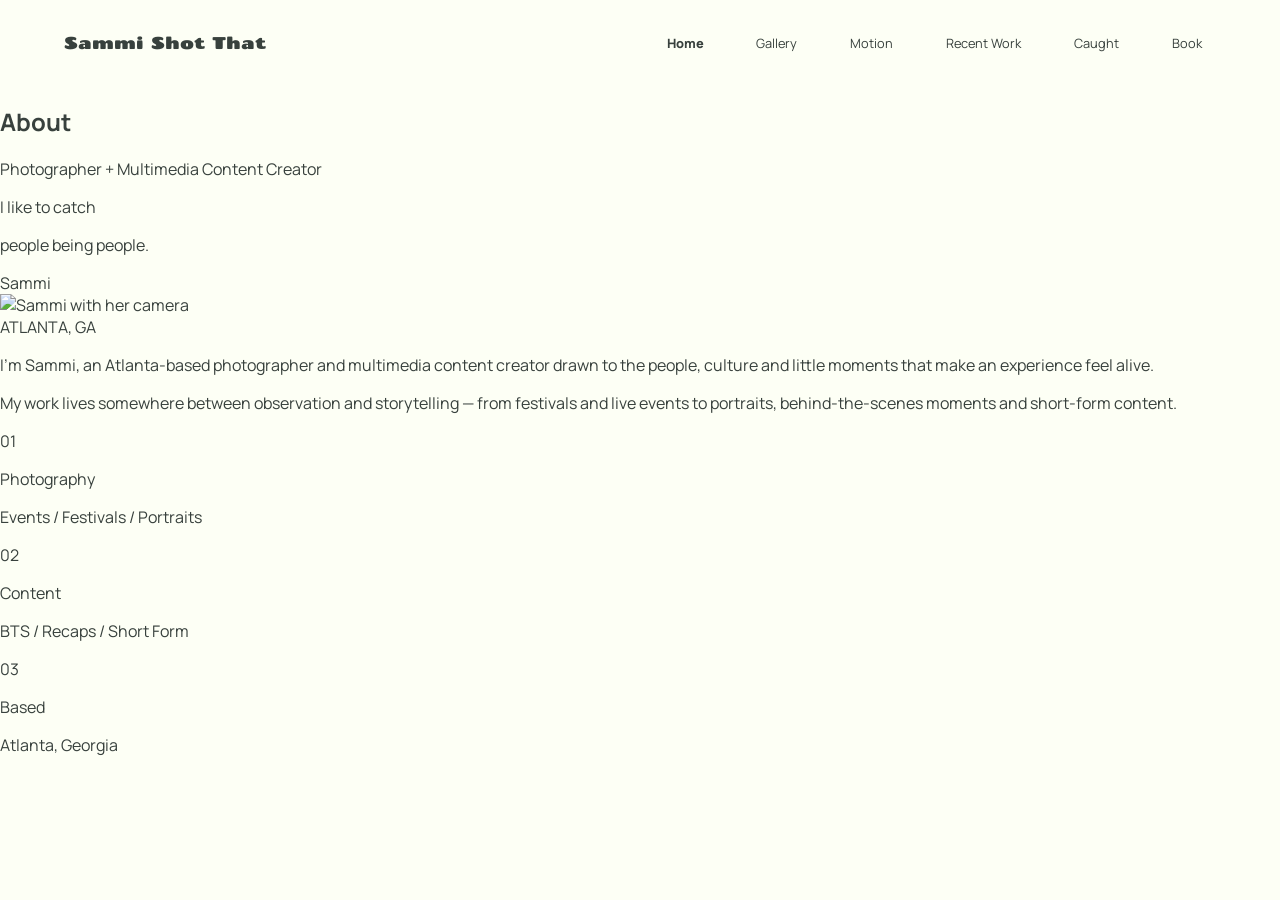
==== commit f0761584: "add recent work page" ====
--- a/about.html
+++ b/about.html
@@ -5,7 +5,7 @@
   <meta name="viewport" content="width=device-width, initial-scale=1.0">
 
   <title>About | Sammi Shot That</title>
-  <link rel="icon" href="favicon.svg" type="image/svg+xml">
+  <link rel="icon" href="assets/favicon.svg" type="image/svg+xml">
 
   <meta
     name="description"
@@ -35,6 +35,7 @@
           <a href="index.html" class="nav-link active">Home</a>
           <a href="gallery.html" class="nav-link">Gallery</a>
           <a href="motion.html" class="nav-link">Motion</a>
+          <a href="recent-work.html" class="nav-link">Recent Work</a>
           <a href="caught.html" class="nav-link">Caught</a>
           <a href="book.html" class="nav-link">Book</a>
         </nav>
--- a/css/styles.css
+++ b/css/styles.css
@@ -670,6 +670,312 @@
 }
 
 
+/* ==========================================================
+   FEATURED WORK
+========================================================== */
+
+.featured {
+  margin: 0 var(--page-padding);
+
+  padding:
+    clamp(4rem, 8vw, 7rem)
+    0;
+
+  border-top: 1px solid var(--line);
+  border-bottom: 1px solid var(--line);
+}
+
+
+/* ------------------------------
+   LABEL
+------------------------------ */
+
+.featured-label {
+  margin: 0 0 clamp(3rem, 6vw, 2rem);
+
+  font-size: 1rem;
+  font-weight: 800;
+
+  text-transform: uppercase;
+  letter-spacing: 0.1em;
+}
+
+
+/* ------------------------------
+   LAYOUT
+------------------------------ */
+
+.featured-layout {
+  display: grid;
+
+  grid-template-columns:
+    minmax(250px, 0.75fr)
+    minmax(400px, 1.25fr);
+
+  align-items: center;
+
+  gap: clamp(3rem, 7vw, 7rem);
+}
+
+
+/* ------------------------------
+   COPY
+------------------------------ */
+
+.featured-copy {
+  position: relative;
+  z-index: 3;
+}
+
+
+.featured-copy h2 {
+  margin: 0;
+
+  font-family: var(--display);
+
+  font-size:
+    clamp(3.5rem, 7vw, 7rem);
+
+  line-height: 0.95;
+}
+
+
+.featured-description {
+  margin:
+    1.5rem
+    0
+    1.75rem;
+
+  font-size:
+    clamp(0.8rem, 1vw, 0.95rem);
+
+  line-height: 1.6;
+}
+
+
+/* ==========================================================
+   FEATURE MOCKUPS
+========================================================== */
+
+.featured-mockups {
+  position: relative;
+
+  width: 100%;
+
+  min-height:
+    clamp(380px, 42vw, 580px);
+}
+
+
+/* ------------------------------
+   MOCKUP
+------------------------------ */
+
+.feature-mockup {
+  position: absolute;
+
+  margin: 0;
+  padding: 0;
+
+  background: transparent;
+
+  overflow: visible;
+
+  box-shadow: none;
+
+  transform-origin: center;
+
+  transition:
+    transform 250ms ease;
+}
+
+
+/* ------------------------------
+   FIRST MOCKUP
+------------------------------ */
+
+.feature-mockup-one {
+  z-index: 1;
+
+  width: 54%;
+
+  top: 0;
+  left: 8%;
+
+  transform:
+    rotate(-4deg);
+}
+
+
+/* ------------------------------
+   SECOND MOCKUP
+------------------------------ */
+
+.feature-mockup-two {
+  z-index: 2;
+
+  width: 54%;
+
+  right: 4%;
+  bottom: 0;
+
+  transform:
+    rotate(4deg);
+}
+
+
+/* ------------------------------
+   MOCKUP IMAGE
+------------------------------ */
+
+.feature-mockup img {
+  display: block;
+
+  width: 100%;
+  height: auto;
+
+  filter:
+    drop-shadow(
+      0 14px 18px
+      rgba(56, 65, 61, 0.16)
+    );
+}
+
+
+/* ------------------------------
+   HOVER
+------------------------------ */
+
+.feature-mockup-one:hover {
+  z-index: 5;
+
+  transform:
+    rotate(-2deg)
+    translateY(-6px);
+}
+
+
+.feature-mockup-two:hover {
+  z-index: 5;
+
+  transform:
+    rotate(2deg)
+    translateY(-6px);
+}
+
+
+/* ==========================================================
+   FEATURED — TABLET
+========================================================== */
+
+@media (max-width: 850px) {
+
+  .featured-layout {
+    grid-template-columns:
+      minmax(200px, 0.7fr)
+      minmax(320px, 1.3fr);
+
+    gap: 3rem;
+  }
+
+
+  .featured-mockups {
+    min-height: 420px;
+  }
+
+
+  .feature-mockup-one {
+    width: 58%;
+
+    left: 4%;
+  }
+
+
+  .feature-mockup-two {
+    width: 58%;
+
+    right: 1%;
+  }
+
+}
+
+
+/* ==========================================================
+   FEATURED — MOBILE
+========================================================== */
+
+@media (max-width: 650px) {
+
+  .featured {
+    padding:
+      4rem
+      0;
+  }
+
+
+  .featured-label {
+    margin-bottom: 2.5rem;
+  }
+
+
+  .featured-layout {
+    display: flex;
+    flex-direction: column;
+
+    align-items: stretch;
+
+    gap: 3rem;
+  }
+
+
+  .featured-copy h2 {
+    font-size:
+      clamp(3rem, 15vw, 4.75rem);
+  }
+
+
+  .featured-mockups {
+    min-height: 100vw;
+
+    max-height: 500px;
+  }
+
+
+  .feature-mockup-one {
+    width: 62%;
+
+    top: 0;
+    left: 3%;
+
+    transform:
+      rotate(-4deg);
+  }
+
+
+  .feature-mockup-two {
+    width: 62%;
+
+    right: 2%;
+    bottom: 0;
+
+    transform:
+      rotate(4deg);
+  }
+
+
+  .feature-mockup-one:hover {
+    transform:
+      rotate(-4deg);
+  }
+
+
+  .feature-mockup-two:hover {
+    transform:
+      rotate(4deg);
+  }
+
+}
+
 /* ------------------------------
    SELECTED WORK
 ------------------------------ */
@@ -1989,7 +2295,7 @@
 
   .book-intro h1 {
     font-size:
-      clamp(2.7rem, 14vw, 4.5rem);
+      clamp(2.7rem, 10vw, 4.5rem);
   }
 
 
@@ -2099,4 +2405,832 @@
     transform: rotate(-2deg);
   }
 
+}
+
+
+/* ==========================================================
+   13. RECENT WORK
+========================================================== */
+
+
+/* ------------------------------
+   PAGE INTRO
+------------------------------ */
+
+.recent-intro {
+  padding:
+    clamp(5rem, 10vw, 9rem)
+    var(--page-padding)
+    clamp(7rem, 12vw, 11rem);
+}
+
+
+.recent-eyebrow {
+  margin: 0 0 2rem;
+
+  font-size: 0.68rem;
+  font-weight: 800;
+
+  text-transform: uppercase;
+  letter-spacing: 0.1em;
+}
+
+
+.recent-intro h1 {
+  margin: 0;
+
+  font-family: var(--display);
+
+  font-size:
+    clamp(4.5rem, 11vw, 11rem);
+
+  line-height: 0.84;
+  letter-spacing: -0.03em;
+}
+
+
+.recent-intro-copy {
+  width: min(100%, 430px);
+
+  margin:
+    clamp(2.5rem, 5vw, 4rem)
+    0
+    0
+    auto;
+
+  font-size:
+    clamp(0.9rem, 1.15vw, 1.05rem);
+
+  line-height: 1.7;
+}
+
+
+/* ==========================================================
+   PROJECT
+========================================================== */
+
+.recent-project {
+  position: relative;
+
+  margin:
+    0
+    var(--page-padding);
+
+  padding:
+    clamp(5rem, 9vw, 8rem)
+    0
+    clamp(8rem, 14vw, 13rem);
+
+  border-top: 1px solid var(--line);
+}
+
+
+.recent-project-number {
+  margin-bottom:
+    clamp(3rem, 6vw, 5rem);
+
+  font-family: var(--display);
+  font-size: 0.8rem;
+
+  opacity: 0.45;
+}
+
+
+/* ------------------------------
+   PROJECT HEADER
+------------------------------ */
+
+.recent-project-header {
+  display: grid;
+
+  grid-template-columns:
+    minmax(0, 1.4fr)
+    minmax(300px, 0.6fr);
+
+  align-items: end;
+
+  gap:
+    clamp(3rem, 8vw, 8rem);
+}
+
+
+.recent-project-type {
+  margin: 0 0 1.25rem;
+
+  font-size: 0.65rem;
+  font-weight: 800;
+
+  text-transform: uppercase;
+  letter-spacing: 0.1em;
+
+  opacity: 0.65;
+}
+
+
+.recent-project-title h2 {
+  margin: 0;
+
+  font-family: var(--display);
+
+  font-size:
+    clamp(2.7rem, 6vw, 6.5rem);
+
+  line-height: 0.94;
+}
+
+
+.recent-project-title h2 span {
+  display: block;
+}
+
+
+/* ------------------------------
+   PROJECT INFO
+------------------------------ */
+
+.recent-project-info {
+  display: grid;
+
+  grid-template-columns:
+    repeat(2, minmax(0, 1fr));
+
+  gap:
+    2rem
+    1.5rem;
+}
+
+
+.recent-info-item {
+  padding-top: 0.75rem;
+
+  border-top:
+    1px solid var(--line);
+}
+
+
+.recent-info-item span {
+  display: block;
+
+  margin-bottom: 0.55rem;
+
+  font-size: 0.6rem;
+  font-weight: 800;
+
+  text-transform: uppercase;
+  letter-spacing: 0.08em;
+
+  opacity: 0.5;
+}
+
+
+.recent-info-item p {
+  margin: 0;
+
+  font-size: 0.75rem;
+  line-height: 1.5;
+}
+
+
+/* ------------------------------
+   SUMMARY
+------------------------------ */
+
+.recent-project-summary {
+  width: min(100%, 900px);
+
+  display: grid;
+
+  grid-template-columns:
+    150px
+    1fr;
+
+  gap:
+    clamp(2rem, 5vw, 5rem);
+
+  margin:
+    clamp(5rem, 10vw, 9rem)
+    0;
+}
+
+
+.recent-summary-label {
+  padding-top: 0.4rem;
+
+  font-size: 0.65rem;
+  font-weight: 800;
+
+  text-transform: uppercase;
+  letter-spacing: 0.08em;
+}
+
+
+.recent-project-summary p {
+  margin: 0;
+
+  font-size:
+    clamp(1.15rem, 2vw, 1.8rem);
+
+  line-height: 1.5;
+}
+
+
+/* ==========================================================
+   PHOTO GRID — SHARED
+========================================================== */
+
+.recent-gallery {
+  width: 100%;
+}
+
+
+.recent-photo {
+  margin: 0;
+
+  padding: 0.45rem;
+
+  background: var(--white);
+
+  box-shadow: var(--shadow-soft);
+
+  overflow: hidden;
+
+  transition:
+    transform 250ms ease,
+    box-shadow 250ms ease;
+}
+
+
+.recent-photo img {
+  width: 100%;
+  height: 100%;
+
+  object-fit: cover;
+
+  transition:
+    transform 450ms ease;
+}
+
+
+.recent-photo:hover {
+  z-index: 3;
+
+  transform: translateY(-5px);
+
+  box-shadow: var(--shadow-medium);
+}
+
+
+.recent-photo:hover img {
+  transform: scale(1.015);
+}
+
+
+/* ==========================================================
+   RENDERATL GALLERY
+========================================================== */
+
+.recent-gallery-render {
+  display: grid;
+
+  grid-template-columns:
+    1.25fr
+    0.75fr;
+
+  grid-template-rows:
+    repeat(2, minmax(220px, 30vw))
+    minmax(250px, 35vw);
+
+  gap:
+    clamp(1rem, 2vw, 1.5rem);
+}
+
+
+.recent-gallery-render
+.recent-photo-large {
+  grid-column: 1;
+  grid-row: 1 / 3;
+}
+
+
+.recent-gallery-render
+.recent-photo-top {
+  grid-column: 2;
+  grid-row: 1;
+}
+
+
+.recent-gallery-render
+.recent-photo-bottom {
+  grid-column: 2;
+  grid-row: 2;
+}
+
+
+.recent-gallery-render
+.recent-photo-wide {
+  grid-column: 1 / -1;
+  grid-row: 3;
+}
+
+
+/* ==========================================================
+   BIT GALLERY
+========================================================== */
+
+.recent-gallery-bit {
+  display: grid;
+
+  grid-template-columns:
+    repeat(12, 1fr);
+
+  grid-template-rows:
+    repeat(2, minmax(280px, 35vw));
+
+  gap:
+    clamp(1rem, 2vw, 1.5rem);
+}
+
+
+.recent-gallery-bit
+.recent-photo-one {
+  grid-column: 1 / 6;
+  grid-row: 1;
+}
+
+
+.recent-gallery-bit
+.recent-photo-two {
+  grid-column: 6 / 13;
+  grid-row: 1;
+}
+
+
+.recent-gallery-bit
+.recent-photo-three {
+  grid-column: 1 / 8;
+  grid-row: 2;
+}
+
+
+.recent-gallery-bit
+.recent-photo-four {
+  grid-column: 8 / 13;
+  grid-row: 2;
+}
+
+
+/* ==========================================================
+   VIDEO
+========================================================== */
+
+.recent-video-section {
+  margin-top:
+    clamp(6rem, 11vw, 10rem);
+}
+
+
+.recent-media-heading {
+  display: flex;
+
+  justify-content: space-between;
+  align-items: center;
+
+  margin-bottom: 1rem;
+
+  padding-bottom: 0.75rem;
+
+  border-bottom:
+    1px solid var(--line);
+
+  font-size: 0.65rem;
+  font-weight: 800;
+
+  text-transform: uppercase;
+  letter-spacing: 0.08em;
+}
+
+
+.recent-video-wrap {
+  width: 100%;
+
+  padding: 0.45rem;
+
+  background: var(--white);
+
+  box-shadow: var(--shadow-soft);
+}
+
+
+.recent-video-wrap video {
+  width: 100%;
+  max-height: 80vh;
+
+  background: #000;
+
+  object-fit: contain;
+}
+
+
+/* ==========================================================
+   RECENT WORK — TABLET
+========================================================== */
+
+@media (max-width: 900px) {
+
+  .recent-project-header {
+    grid-template-columns: 1fr;
+
+    gap: 3rem;
+  }
+
+
+  .recent-project-info {
+    width: min(100%, 600px);
+  }
+
+
+  .recent-project-summary {
+    margin:
+      5rem
+      0;
+  }
+
+
+  .recent-gallery-render {
+    grid-template-rows:
+      repeat(2, minmax(200px, 40vw))
+      minmax(250px, 45vw);
+  }
+
+
+  .recent-gallery-bit {
+    grid-template-rows:
+      repeat(2, minmax(250px, 42vw));
+  }
+
+}
+
+
+/* ==========================================================
+   RECENT WORK — MOBILE
+========================================================== */
+
+@media (max-width: 650px) {
+
+  .recent-intro {
+    padding-top: 4rem;
+    padding-bottom: 6rem;
+  }
+
+
+  .recent-intro h1 {
+    font-size:
+      clamp(4rem, 20vw, 6rem);
+  }
+
+
+  .recent-intro-copy {
+    margin-left: 0;
+  }
+
+
+  .recent-project {
+    padding-top: 4rem;
+    padding-bottom: 7rem;
+  }
+
+
+  .recent-project-number {
+    margin-bottom: 2.5rem;
+  }
+
+
+  .recent-project-title h2 {
+    font-size:
+      clamp(2.6rem, 13vw, 4rem);
+  }
+
+
+  .recent-project-info {
+    grid-template-columns:
+      repeat(2, 1fr);
+
+    gap:
+      1.75rem
+      1rem;
+  }
+
+
+  .recent-project-summary {
+    grid-template-columns: 1fr;
+
+    gap: 1.25rem;
+
+    margin:
+      4rem
+      0;
+  }
+
+
+  .recent-project-summary p {
+    font-size:
+      clamp(1.05rem, 5vw, 1.35rem);
+  }
+
+
+  /* RENDER MOBILE */
+
+  .recent-gallery-render {
+    display: grid;
+
+    grid-template-columns:
+      repeat(2, 1fr);
+
+    grid-template-rows: auto;
+
+    gap: 0.75rem;
+  }
+
+
+  .recent-gallery-render
+  .recent-photo-large {
+    grid-column: 1 / -1;
+    grid-row: auto;
+
+    aspect-ratio: 4 / 5;
+  }
+
+
+  .recent-gallery-render
+  .recent-photo-top,
+  .recent-gallery-render
+  .recent-photo-bottom {
+    grid-column: auto;
+    grid-row: auto;
+
+    aspect-ratio: 3 / 4;
+  }
+
+
+  .recent-gallery-render
+  .recent-photo-wide {
+    grid-column: 1 / -1;
+    grid-row: auto;
+
+    aspect-ratio: 16 / 10;
+  }
+
+
+  /* BIT MOBILE */
+
+  .recent-gallery-bit {
+    grid-template-columns:
+      repeat(2, 1fr);
+
+    grid-template-rows: auto;
+
+    gap: 0.75rem;
+  }
+
+
+  .recent-gallery-bit
+  .recent-photo-one,
+  .recent-gallery-bit
+  .recent-photo-two,
+  .recent-gallery-bit
+  .recent-photo-three,
+  .recent-gallery-bit
+  .recent-photo-four {
+    grid-column: auto;
+    grid-row: auto;
+
+    aspect-ratio: 3 / 4;
+  }
+
+
+  .recent-gallery-bit
+  .recent-photo-two {
+    grid-column: 1 / -1;
+
+    aspect-ratio: 4 / 3;
+  }
+
+
+  .recent-video-section {
+    margin-top: 5rem;
+  }
+
+}
+
+/* ==========================================================
+   RECENT WORK — YOUTUBE EMBED
+========================================================== */
+
+.recent-youtube-wrap {
+  position: relative;
+
+  width: 100%;
+  aspect-ratio: 16 / 9;
+
+  padding: 0.45rem;
+
+  background: var(--white);
+
+  box-shadow: var(--shadow-soft);
+}
+
+
+.recent-youtube-wrap iframe {
+  width: 100%;
+  height: 100%;
+
+  display: block;
+
+  border: 0;
+}
+
+
+/* ==========================================================
+   RECENT WORK — SOCIAL MEDIA PROJECT
+========================================================== */
+
+.recent-social-feature {
+  margin-top:
+    clamp(5rem, 10vw, 9rem);
+
+  border-top: 1px solid var(--line);
+  border-bottom: 1px solid var(--line);
+}
+
+
+/* ------------------------------
+   SOCIAL LABEL
+------------------------------ */
+
+.recent-social-label {
+  display: flex;
+
+  justify-content: space-between;
+  align-items: center;
+
+  padding:
+    1rem
+    0;
+
+  border-bottom:
+    1px solid var(--line);
+
+  font-size: 0.65rem;
+  font-weight: 800;
+
+  text-transform: uppercase;
+  letter-spacing: 0.08em;
+}
+
+
+/* ------------------------------
+   SOCIAL CONTENT
+------------------------------ */
+
+.recent-social-content {
+  display: grid;
+
+  grid-template-columns:
+    minmax(0, 1.2fr)
+    minmax(250px, 0.6fr);
+
+  align-items: end;
+
+  gap:
+    clamp(3rem, 8vw, 8rem);
+
+  padding:
+    clamp(4rem, 8vw, 7rem)
+    0;
+}
+
+
+.recent-social-content h3 {
+  margin: 0;
+
+  font-family: var(--display);
+
+  font-size:
+    clamp(3rem, 7vw, 7rem);
+
+  line-height: 0.92;
+}
+
+
+.recent-social-content h3 span {
+  display: block;
+}
+
+
+.recent-social-content p {
+  margin:
+    0
+    0
+    2rem;
+
+  font-size:
+    clamp(0.85rem, 1vw, 1rem);
+
+  line-height: 1.65;
+}
+
+
+/* ------------------------------
+   INSTAGRAM LINK
+------------------------------ */
+
+.recent-social-link {
+  display: flex;
+
+  justify-content: space-between;
+  align-items: center;
+
+  gap: 2rem;
+
+  width: 100%;
+
+  padding:
+    1rem
+    1.1rem;
+
+  border:
+    1px solid var(--ink);
+
+  color: var(--ink);
+
+  font-size: 0.7rem;
+  font-weight: 800;
+
+  text-transform: uppercase;
+  letter-spacing: 0.06em;
+
+  text-decoration: none;
+
+  transition:
+    background var(--transition),
+    color var(--transition),
+    transform var(--transition),
+    box-shadow var(--transition);
+}
+
+
+.recent-social-link > span {
+  font-size: 1rem;
+
+  transition:
+    transform var(--transition);
+}
+
+
+.recent-social-link:hover {
+  background: var(--ink);
+  color: var(--background);
+
+  transform: translateY(-3px);
+
+  box-shadow:
+    5px 5px 0 rgba(56, 65, 61, 0.15);
+}
+
+
+.recent-social-link:hover > span {
+  transform:
+    translate(3px, -3px);
+}
+
+
+/* ==========================================================
+   SOCIAL PROJECT — MOBILE
+========================================================== */
+
+@media (max-width: 650px) {
+
+  .recent-social-content {
+    grid-template-columns: 1fr;
+
+    align-items: start;
+
+    gap: 3rem;
+
+    padding:
+      4rem
+      0;
+  }
+
+
+  .recent-social-content h3 {
+    font-size:
+      clamp(2.8rem, 14vw, 4.5rem);
+  }
+
+
+  .recent-social-link {
+    width: 100%;
+  }
+
 }
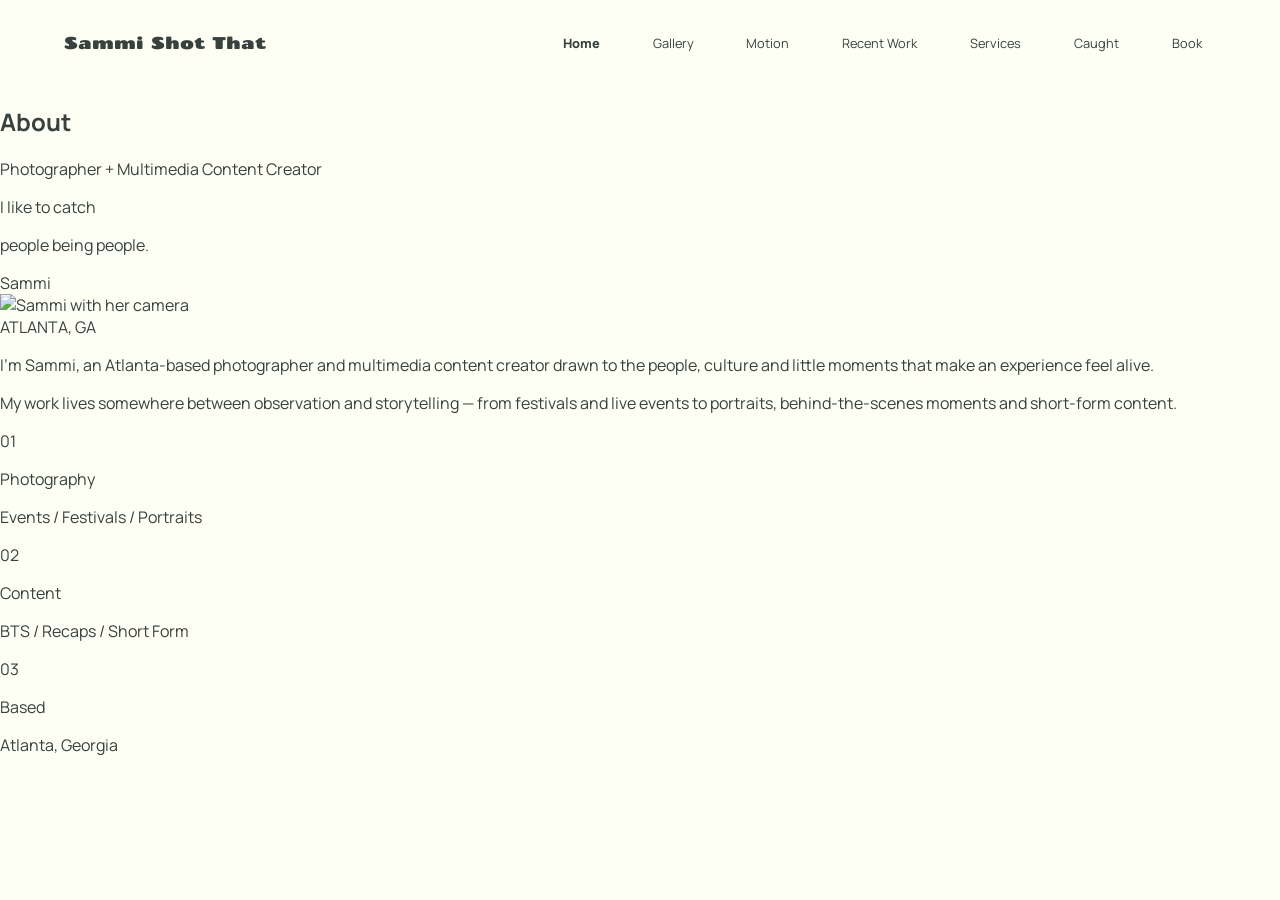
==== commit d03151ea: "services page" ====
--- a/about.html
+++ b/about.html
@@ -36,6 +36,7 @@
           <a href="gallery.html" class="nav-link">Gallery</a>
           <a href="motion.html" class="nav-link">Motion</a>
           <a href="recent-work.html" class="nav-link">Recent Work</a>
+          <a href="services.html" class="nav-link">Services</a>
           <a href="caught.html" class="nav-link">Caught</a>
           <a href="book.html" class="nav-link">Book</a>
         </nav>
--- a/css/styles.css
+++ b/css/styles.css
@@ -2441,11 +2441,9 @@
 
   font-family: var(--display);
 
-  font-size:
-    clamp(4.5rem, 11vw, 11rem);
-
-  line-height: 0.84;
-  letter-spacing: -0.03em;
+  font-size: clamp(2rem, 4vw, 3.5rem);
+
+  line-height: 1;
 }
 
 
@@ -2532,10 +2530,9 @@
 
   font-family: var(--display);
 
-  font-size:
-    clamp(2.7rem, 6vw, 6.5rem);
-
-  line-height: 0.94;
+  font-size: clamp(2rem, 4vw, 3.5rem);
+
+  line-height: 1;
 }
 
 
@@ -2627,10 +2624,9 @@
 .recent-project-summary p {
   margin: 0;
 
-  font-size:
-    clamp(1.15rem, 2vw, 1.8rem);
-
-  line-height: 1.5;
+  font-size: clamp(0.9rem, 1.2vw, 1.05rem);
+
+  line-height: 1.6;
 }
 
 
@@ -2883,10 +2879,10 @@
   }
 
 
-  .recent-intro h1 {
+  /* .recent-intro h1 {
     font-size:
       clamp(4rem, 20vw, 6rem);
-  }
+  } */
 
 
   .recent-intro-copy {
@@ -2906,8 +2902,7 @@
 
 
   .recent-project-title h2 {
-    font-size:
-      clamp(2.6rem, 13vw, 4rem);
+    font-size: clamp(2rem, 9vw, 3rem);
   }
 
 
@@ -2929,12 +2924,6 @@
     margin:
       4rem
       0;
-  }
-
-
-  .recent-project-summary p {
-    font-size:
-      clamp(1.05rem, 5vw, 1.35rem);
   }
 
 
@@ -3233,4 +3222,413 @@
     width: 100%;
   }
 
+}
+
+/* ==========================================================
+   SHARED PAGE INTRO
+========================================================== */
+
+.gallery-intro,
+.motion-intro,
+.caught-intro,
+.services-intro {
+  padding:
+    clamp(4rem, 9vw, 8rem)
+    var(--page-padding)
+    clamp(4rem, 8vw, 7rem);
+}
+
+
+.gallery-intro h1,
+.motion-intro h1,
+.caught-intro h1,
+.services-intro h1 {
+  margin: 0 0 2rem;
+
+  font-family: var(--display);
+  font-size: clamp(2rem, 4vw, 3.5rem);
+  line-height: 1;
+}
+
+
+.gallery-intro p,
+.motion-intro p,
+.caught-intro p,
+.services-intro p {
+  width: min(100%, 600px);
+
+  margin: 0;
+
+  font-size: clamp(0.9rem, 1.2vw, 1.05rem);
+  line-height: 1.6;
+}
+
+
+
+/* ==========================================================
+   SERVICES
+========================================================== */
+
+
+/* ------------------------------
+   SERVICE SECTIONS
+------------------------------ */
+
+.services-section {
+  padding:
+    0
+    var(--page-padding)
+    clamp(6rem, 10vw, 9rem);
+}
+
+
+/* ------------------------------
+   SECTION HEADING
+------------------------------ */
+
+.services-section-heading {
+  display: flex;
+  align-items: baseline;
+
+  gap: 1rem;
+
+  margin-bottom:
+    clamp(2.5rem, 5vw, 4rem);
+}
+
+
+.services-number {
+  font-size: 0.62rem;
+  font-weight: 700;
+
+  opacity: 0.5;
+}
+
+
+.services-section-heading h2 {
+  margin: 0;
+
+  font-family: var(--display);
+
+  font-size: clamp(1.5rem, 3vw, 2.5rem);
+  line-height: 1;
+}
+
+
+/* ------------------------------
+   SERVICE LIST
+------------------------------ */
+
+.services-list {
+  border-top: 1px solid var(--line);
+}
+
+
+.service-item {
+  display: grid;
+
+  grid-template-columns:
+    minmax(30px, 0.1fr)
+    minmax(280px, 1fr)
+    minmax(130px, 0.25fr);
+
+  align-items: start;
+
+  gap:
+    clamp(1rem, 3vw, 3rem);
+
+  padding:
+    clamp(1.75rem, 3vw, 2.5rem)
+    0;
+
+  border-bottom: 1px solid var(--line);
+}
+
+
+/* ------------------------------
+   ITEM NUMBER
+------------------------------ */
+
+.service-item-number {
+  padding-top: 0.2rem;
+
+  font-size: 0.62rem;
+  font-weight: 700;
+
+  opacity: 0.5;
+}
+
+
+/* ------------------------------
+   SERVICE COPY
+------------------------------ */
+
+.service-item-copy {
+  width: min(100%, 600px);
+}
+
+
+.service-item-copy h3 {
+  margin:
+    0
+    0
+    0.75rem;
+
+  font-family: var(--body);
+
+  font-size: 0.9rem;
+  font-weight: 700;
+}
+
+
+.service-item-copy p {
+  margin: 0;
+
+  font-family: var(--body);
+
+  font-size: 0.72rem;
+  line-height: 1.6;
+
+  opacity: 0.8;
+}
+
+
+.service-item-copy .service-note {
+  margin-top: 0.75rem;
+
+  opacity: 0.6;
+}
+
+
+/* ------------------------------
+   PRICING
+------------------------------ */
+
+.service-price {
+  display: flex;
+  flex-direction: column;
+
+  align-items: flex-end;
+
+  gap: 0.3rem;
+
+  text-align: right;
+}
+
+
+.service-price span {
+  font-family: var(--body);
+
+  font-size: 0.62rem;
+  font-weight: 700;
+
+  text-transform: uppercase;
+  letter-spacing: 0.06em;
+
+  opacity: 0.5;
+}
+
+
+.service-price strong {
+  font-family: var(--body);
+
+  font-size: 0.9rem;
+  font-weight: 700;
+}
+
+
+/* ==========================================================
+   SERVICES CTA
+========================================================== */
+
+.services-cta {
+  margin:
+    0
+    var(--page-padding);
+
+  padding:
+    clamp(4rem, 8vw, 7rem)
+    0;
+
+  border-top: 1px solid var(--line);
+}
+
+
+.services-cta-label {
+  margin:
+    0
+    0
+    2rem;
+
+  font-family: var(--body);
+
+  font-size: 0.7rem;
+  font-weight: 800;
+
+  text-transform: uppercase;
+  letter-spacing: 0.1em;
+}
+
+
+.services-cta-content {
+  display: grid;
+
+  grid-template-columns:
+    minmax(250px, 0.8fr)
+    minmax(250px, 0.6fr);
+
+  align-items: end;
+
+  gap:
+    clamp(3rem, 7vw, 7rem);
+}
+
+
+.services-cta h2 {
+  margin: 0;
+
+  font-family: var(--display);
+
+  font-size: clamp(2rem, 4vw, 3.5rem);
+  line-height: 1;
+}
+
+
+.services-cta-copy {
+  width: min(100%, 450px);
+}
+
+
+.services-cta-copy p {
+  margin:
+    0
+    0
+    1.5rem;
+
+  font-family: var(--body);
+
+  font-size: clamp(0.9rem, 1.2vw, 1.05rem);
+  line-height: 1.6;
+}
+
+
+
+/* ==========================================================
+   SERVICES — TABLET
+========================================================== */
+
+@media (max-width: 850px) {
+
+  .service-item {
+    grid-template-columns:
+      30px
+      minmax(0, 1fr)
+      minmax(110px, 0.25fr);
+
+    gap:
+      1rem
+      2rem;
+  }
+
+
+  .services-cta-content {
+    grid-template-columns:
+      minmax(220px, 1fr)
+      minmax(220px, 0.8fr);
+
+    gap: 3rem;
+  }
+
+}
+
+
+
+/* ==========================================================
+   SERVICES — MOBILE
+========================================================== */
+
+@media (max-width: 650px) {
+
+  /* PAGE INTRO */
+
+  .services-intro {
+    padding-top: 4rem;
+    padding-bottom: 4rem;
+  }
+
+
+  /* SERVICE SECTIONS */
+
+  .services-section {
+    padding-bottom: 5rem;
+  }
+
+
+  .services-section-heading {
+    margin-bottom: 2rem;
+  }
+
+
+  .services-section-heading h2 {
+    font-size:
+      clamp(1.5rem, 7vw, 2rem);
+  }
+
+
+  /* SERVICE ITEMS */
+
+  .service-item {
+    grid-template-columns:
+      25px
+      minmax(0, 1fr);
+
+    gap:
+      0.75rem
+      1rem;
+
+    padding:
+      1.75rem
+      0;
+  }
+
+
+  .service-item-copy {
+    width: 100%;
+  }
+
+
+  .service-price {
+    grid-column: 2;
+
+    align-items: flex-start;
+
+    margin-top: 0.75rem;
+
+    text-align: left;
+  }
+
+
+  /* CTA */
+
+  .services-cta {
+    padding:
+      4rem
+      0;
+  }
+
+
+  .services-cta-content {
+    display: block;
+  }
+
+
+  .services-cta h2 {
+    margin-bottom: 2rem;
+  }
+
+
+  .services-cta-copy {
+    width: min(100%, 420px);
+  }
+
 }
